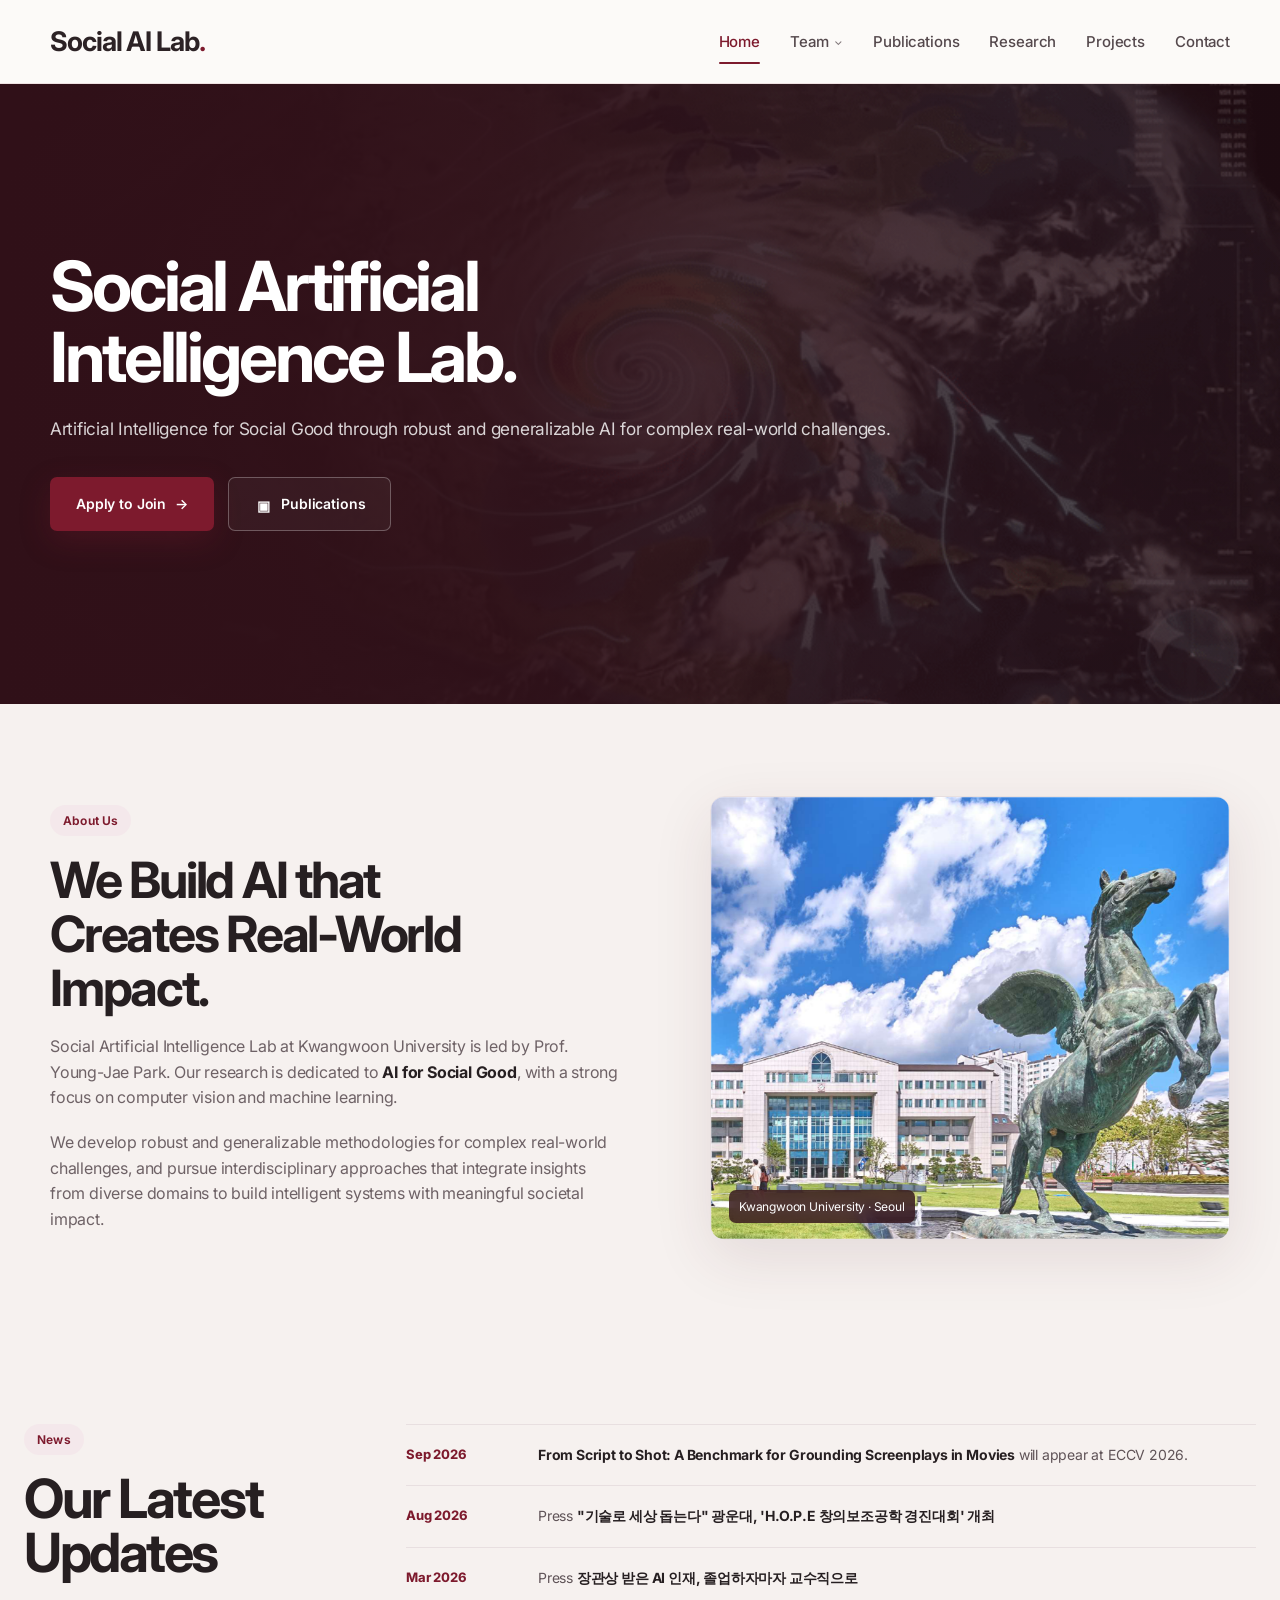
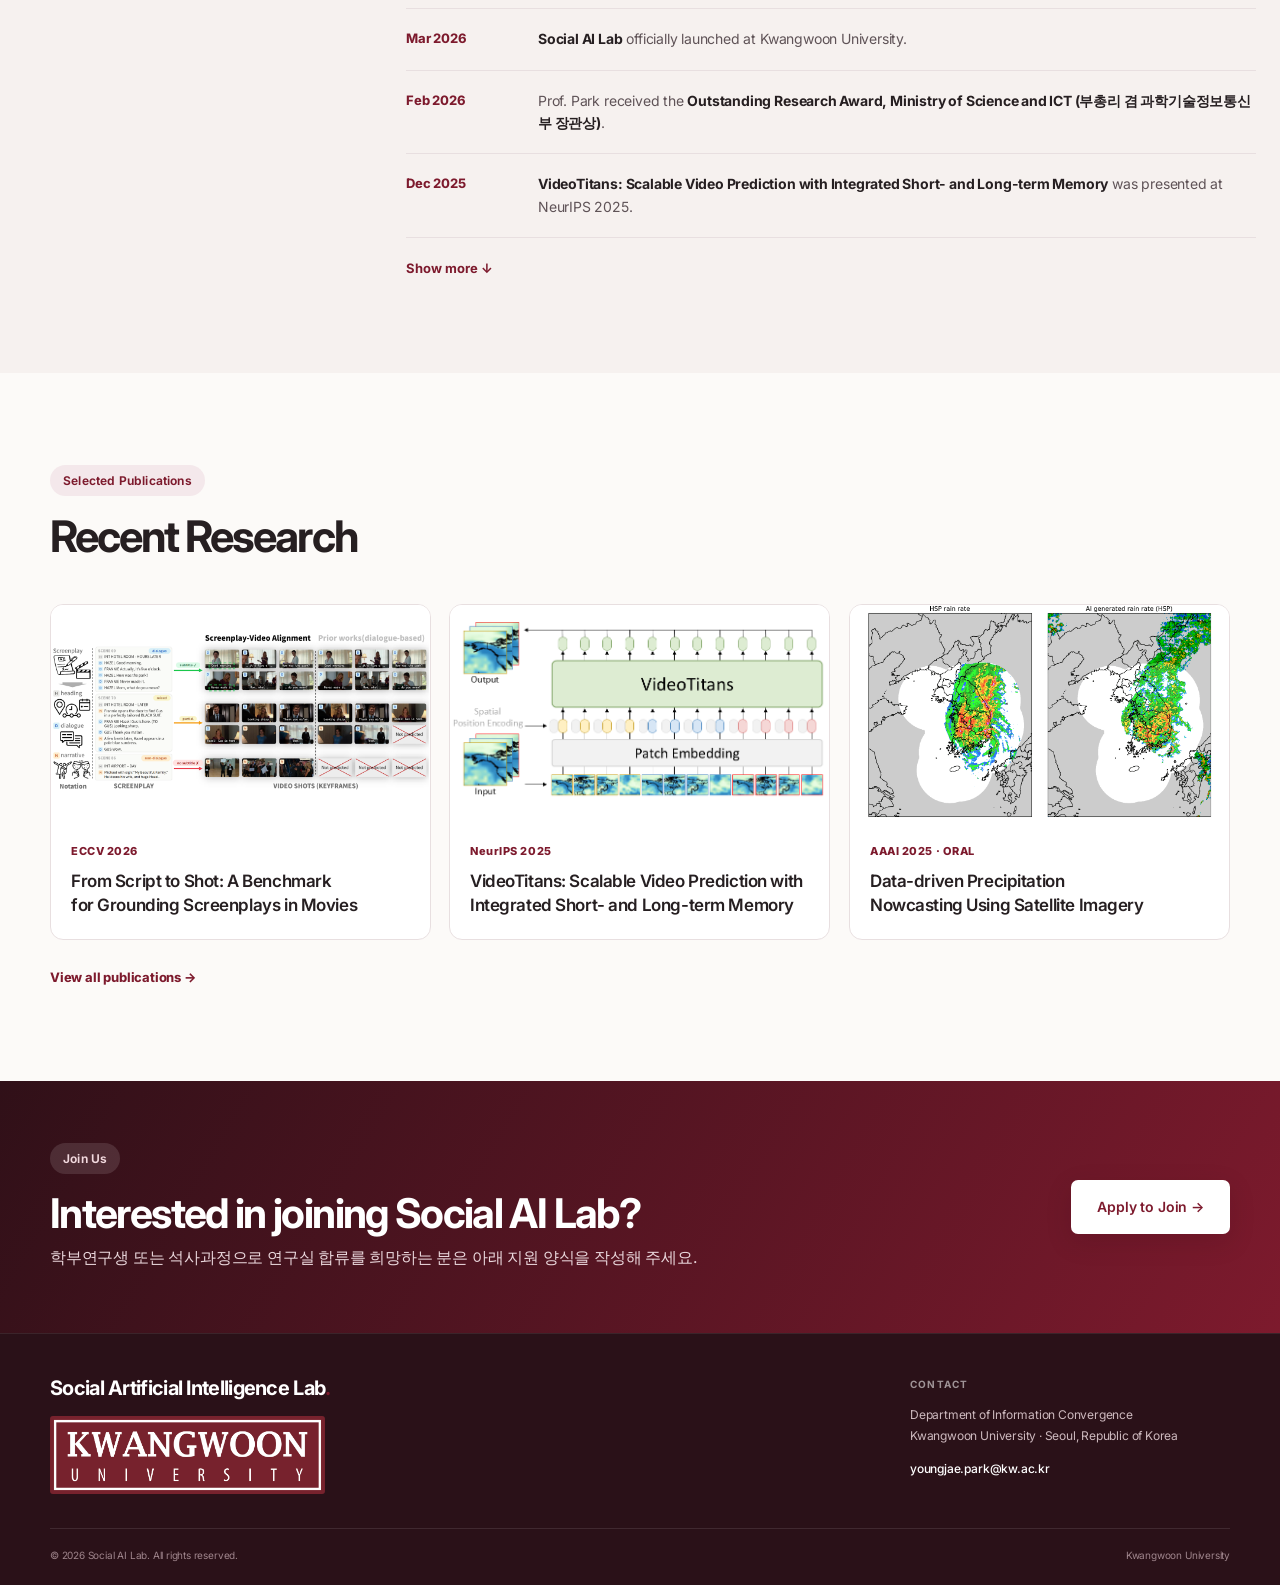
==== index.html @ d4182913 "Update index.html" ====
<!DOCTYPE html>
<html lang="en">
<head>
  <meta charset="UTF-8">
  <meta name="viewport" content="width=device-width, initial-scale=1.0">
  <meta name="description" content="Social Artificial Intelligence Lab at Kwangwoon University.">
  <meta name="theme-color" content="#7D1A2D">
  <script>document.documentElement.classList.add('js');</script>
  <title>Social AI Lab. | Kwangwoon University</title>
  <link rel="preconnect" href="https://fonts.googleapis.com">
  <link rel="preconnect" href="https://fonts.gstatic.com" crossorigin>
  <link href="https://fonts.googleapis.com/css2?family=Inter:wght@400;500;600;700;800&display=swap" rel="stylesheet">
  <link rel="stylesheet" href="assets/css/style.css">
</head><body><header class="site-header"><div class="container navbar">
<a class="brand" href="index.html"><span>Social AI Lab</span><span class="brand-dot">.</span></a>
<button class="menu-toggle" aria-label="Open navigation" aria-expanded="false"><span></span><span></span><span></span></button>
<nav class="nav-links" aria-label="Main navigation">
<div class="nav-item"><a class="nav-link active" href="index.html">Home</a></div>
<div class="nav-item has-dropdown"><a class="nav-link" href="team.html">Team <span class="chev">⌄</span></a><div class="dropdown"><a href="team.html#professor">Professor</a><a href="team.html#members">Members</a><a href="team.html#openings">Open Positions</a></div></div>
<div class="nav-item"><a class="nav-link" href="publications.html">Publications</a></div><div class="nav-item"><a class="nav-link" href="research.html">Research</a></div><div class="nav-item"><a class="nav-link" href="projects.html">Projects</a></div><div class="nav-item"><a class="nav-link" href="contact.html">Contact</a></div>
</nav></div></header>
<main>
<section class="hero">

  <!-- Dynamic Research Background -->
  <div class="hero-research-bg" aria-hidden="true">
    <img
      src="assets/images/index-intro.gif"
      alt=""
      class="hero-research-image">
  </div>

  <div class="container hero-inner reveal">
    <h1>Social Artificial<br>Intelligence Lab.</h1>

    <p class="hero-subtitle" style="max-width:none;">
      Artificial Intelligence for Social Good through robust and generalizable AI for complex real-world challenges.
    </p>

    <div class="hero-actions">
      <a class="btn btn-primary"
         href="https://forms.gle/jD24uBFevf582Hy1A"
         target="_blank"
         rel="noopener noreferrer">
        Apply to Join <span>→</span>
      </a>

      <a class="btn btn-ghost" href="publications.html">
        <span class="icon-box">▣</span>
        Publications
      </a>
    </div>
  </div>

</section>

<section class="section section--alt"><div class="container about-grid">
  <div class="about-copy reveal"><span class="eyebrow">About Us</span><h2 class="section-title">We Build AI that<br>Creates Real-World Impact.</h2>
  <p>Social Artificial Intelligence Lab at Kwangwoon University is led by Prof. Young-Jae Park. Our research is dedicated to <strong>AI for Social Good</strong>, with a strong focus on computer vision and machine learning.</p>
  <p>We develop robust and generalizable methodologies for complex real-world challenges, and pursue interdisciplinary approaches that integrate insights from diverse domains to build intelligent systems with meaningful societal impact.</p>
  </div>
  <div class="media-frame reveal"><img class="about-image" src="assets/images/kwangwoon-campus.png" alt="Kwangwoon University illustration"><div class="media-caption">Kwangwoon University · Seoul</div></div>
</div></section>

<section class="section section--alt">
  <div class="container news-wrap">

    <!-- Section Title -->
    <div class="reveal">
      <span class="eyebrow">News</span>
      <h2 class="section-title">
        Our Latest<br>
        Updates
      </h2>
    </div>

    <!-- News List -->
    <div class="reveal">
      <div class="news-list">

        <!-- 2026 -->
        <div class="news-item">
          <div class="news-date">Sep 2026</div>
          <div class="news-text">
            <a href="https://github.com/jungucho92/script2shot"
              target="_blank"
              rel="noopener noreferrer"
              style="color:inherit; text-decoration:none;">
              <strong>From Script to Shot: A Benchmark for Grounding Screenplays in Movies</strong>
            </a> will appear at ECCV 2026.
          </div>
        </div>

        <div class="news-item">
          <div class="news-date">Aug 2026</div>
          <div class="news-text">
            <span class="news-tag">Press</span>
            <a href="https://www.mt.co.kr/policy/2026/08/05/2026080511155482020"
              target="_blank"
              rel="noopener noreferrer"
              style="color:inherit; text-decoration:none;">
              <strong>"기술로 세상 돕는다" 광운대, 'H.O.P.E 창의보조공학 경진대회' 개최</strong>
            </a>
          </div>
        </div>

        <div class="news-item">
          <div class="news-date">Mar 2026</div>
          <div class="news-text">
            <span class="news-tag">Press</span>
            <a href="https://zdnet.co.kr/view/?no=20260222113817"
              target="_blank"
              rel="noopener noreferrer"
              style="color:inherit; text-decoration:none;">
              <strong>장관상 받은 AI 인재, 졸업하자마자 교수직으로</strong>
            </a>
          </div>
        </div>

        <div class="news-item">
          <div class="news-date">Mar 2026</div>
          <div class="news-text">
            <strong>Social AI Lab</strong> officially launched at
            Kwangwoon University.
          </div>
        </div>

        <div class="news-item">
          <div class="news-date">Feb 2026</div>
          <div class="news-text">
            Prof. Park received the
            <strong>Outstanding Research Award, Ministry of Science and ICT (부총리 겸 과학기술정보통신부 장관상)</strong>.
          </div>
        </div>

        <!-- 2025 -->
        <div class="news-item">
          <div class="news-date">Dec 2025</div>
          <div class="news-text">
            <a href="https://openreview.net/forum?id=86enCXORIV"
              target="_blank"
              rel="noopener noreferrer"
              style="color:inherit; text-decoration:none;">
              <strong>VideoTitans: Scalable Video Prediction with Integrated Short- and Long-term Memory</strong>
            </a> was presented at NeurIPS 2025.
          </div>
        </div>

        <div class="news-item is-hidden">
          <div class="news-date">Nov 2025</div>
          <div class="news-text">
            Our computational literature review work appeared in
            <strong>Information Processing &amp; Management</strong>.
          </div>
        </div>

        <div class="news-item is-hidden">
          <div class="news-date">Feb 2025</div>
          <div class="news-text">
            Our satellite precipitation nowcasting work was presented as an
            <strong>AAAI 2025 Oral</strong>.
          </div>
        </div>

        <!-- 2024 -->
        <div class="news-item is-hidden">
          <div class="news-date">Nov 2024</div>
          <div class="news-text">
            <strong>What Makes Deviant Places?</strong> appeared in IEEE TPAMI.
          </div>
        </div>

        <div class="news-item is-hidden">
          <div class="news-date">Jun 2024</div>
          <div class="news-text">
            <strong>SingularTrajectory</strong> was presented at CVPR 2024.
          </div>
        </div>

        <div class="news-item is-hidden">
          <div class="news-date">May 2024</div>
          <div class="news-text">
            <span class="news-tag">Press</span>
            <a href="https://digitalchosun.dizzo.com/site/data/html_dir/2024/05/09/2024050980075.html"
              target="_blank"
              rel="noopener noreferrer"
              style="color:inherit; text-decoration:none;">
              <strong>에스아이에이, AI 기반 태풍 경로 예측 모델 개발… ICLR 상위 5% 선정</strong>
            </a>
          </div>
        </div>

        <!-- 2021 -->
        <div class="news-item is-hidden">
          <div class="news-date">Dec 2021</div>
          <div class="news-text">
            <span class="news-tag">Press</span>
            <a href="https://www.etnews.com/20211213000023"
              target="_blank"
              rel="noopener noreferrer"
              style="color:inherit; text-decoration:none;">
              <strong>GIST, AI 기반 범죄 일탈 행위 예측 알고리즘 개발…치안 정책 수립 기여</strong>
            </a>
          </div>
        </div>

      </div>

      <button class="show-more" data-news-more>
        Show more ↓
      </button>
    </div>

  </div>
</section>

<section class="section"><div class="container"><div class="section-head reveal"><span class="eyebrow">Selected Publications</span><h2 class="section-title section-title--sm">Recent Research</h2></div>
<div class="selected-pubs">
<a class="selected-pub reveal" href="https://github.com/jungucho92/script2shot" target="_blank" rel="noopener noreferrer"><img src="assets/images/publications_2026_ECCV.png" alt="ECCV 2026"><div><span>ECCV 2026</span><h3>From Script to Shot: A Benchmark for Grounding Screenplays in Movies</h3></div></a>
<a class="selected-pub reveal" href="https://openreview.net/forum?id=86enCXORIV" target="_blank" rel="noopener noreferrer"><img src="assets/images/publications_2025_NeurIPS.png" alt="NeurIPS 2025"><div><span style="text-transform: none;">NeurIPS 2025</span><h3>VideoTitans: Scalable Video Prediction with Integrated Short- and Long-term Memory</h3></div></a>
<a class="selected-pub reveal"
   href="https://ojs.aaai.org/index.php/AAAI/article/view/35049"
   target="_blank"
   rel="noopener noreferrer">

  <img
    src="assets/images/publications_2025_AAAI.gif"
    alt="AAAI 2025">

  <div>
    <span>AAAI 2025 · Oral</span>
    <h3>Data-driven Precipitation Nowcasting Using Satellite Imagery</h3>
  </div>

</a></div><div class="more-row reveal"><a class="text-link" href="publications.html">View all publications →</a></div></div></section>

<section class="join-strip" id="home-join">
  <div class="container join-strip-inner reveal">
    <div>
      <span class="eyebrow eyebrow--dark">Join Us</span>
      <h2>Interested in joining Social AI Lab?</h2>
      <p>학부연구생 또는 석사과정으로 연구실 합류를 희망하는 분은 아래 지원 양식을 작성해 주세요.</p>
    </div>

    <a class="btn btn-light"
       href="https://forms.gle/jD24uBFevf582Hy1A"
       target="_blank"
       rel="noopener noreferrer">
      Apply to Join →
    </a>
  </div>
</section>
</main>

<footer class="site-footer">
  <div class="container">

    <div class="footer-grid">

      <div class="footer-identity">
        <div class="footer-brand">
          Social Artificial Intelligence Lab<span class="brand-dot">.</span>
        </div>

        <img
          class="kw-mark"
          src="assets/images/kwangwoon-communicationmark.png"
          alt="Kwangwoon University">
      </div>

      <div class="footer-contact-block">
        <div class="footer-contact-label">CONTACT</div>

        <div class="footer-contact">
          Department of Information Convergence<br>
          Kwangwoon University · Seoul, Republic of Korea

          <div class="footer-email">
            <a href="mailto:youngjae.park@kw.ac.kr">
              youngjae.park@kw.ac.kr
            </a>
          </div>
        </div>
      </div>

    </div>

    <div class="footer-bottom">
      <span>© 2026 Social AI Lab. All rights reserved.</span>
      <span>Kwangwoon University</span>
    </div>

  </div>
</footer>

<button class="scroll-top" aria-label="Scroll to top">↑</button>

<script src="assets/js/main.js"></script>

</body>
</html>
---- assets/css/style.css ----
:root {
  --kw: #7D1A2D;
  --kw-dark: #55101F;
  --kw-deep: #301018;
  --kw-mid: #9A3548;
  --kw-soft: #F4E8EB;
  --bg: #FCFAF8;
  --bg-2: #F6F1EF;
  --bg-3: #EFE7E5;
  --surface: #FFFFFF;
  --text: #261F21;
  --muted: #6E6266;
  --muted-2: #93878A;
  --line: #E8DFE0;
  --line-strong: #D8CACC;
  --shadow: 0 18px 60px rgba(78, 35, 45, .11);
  --radius: 14px;
  --radius-sm: 9px;
  --container: 1180px;
  --header-h: 84px;
}
* { box-sizing: border-box; }
html { scroll-behavior: smooth; }
body {
  margin: 0;
  background: var(--bg);
  color: var(--text);

  font-family:
    -apple-system,
    BlinkMacSystemFont,
    "SF Pro Text",
    "Apple SD Gothic Neo",
    "Pretendard",
    "Inter",
    "Noto Sans KR",
    Arial,
    sans-serif;

  line-height: 1.6;
  letter-spacing: -0.012em;

  -webkit-font-smoothing: antialiased;
  -moz-osx-font-smoothing: grayscale;
  text-rendering: optimizeLegibility;
}
body.menu-open { overflow: hidden; }
img, svg, video { max-width: 100%; display: block; }
a { color: inherit; text-decoration: none; }
button, input, textarea { font: inherit; }
strong { font-weight: 700; }
p { letter-spacing: -0.012em; }
h1, h2, h3 { text-wrap: balance; }
.container { width: min(var(--container), calc(100% - 48px)); margin: 0 auto; }
.section { padding: 92px 0; }
.section--tight { padding: 68px 0; }
.section--alt { background: var(--bg-2); }

/* Header */
.site-header { height: var(--header-h); background: rgba(252,250,248,.94); border-bottom: 1px solid rgba(125,26,45,.10); position: sticky; top: 0; z-index: 1000; backdrop-filter: blur(14px); }
.navbar { height: 100%; display: flex; align-items: center; justify-content: space-between; gap: 30px; }
.brand {
  font-size: 27px;
  font-weight: 700;
  letter-spacing: -.04em;
  white-space: nowrap;
  color: #2c2225;
}
.brand-dot { color: var(--kw); }
.nav-links { display: flex; align-items: center; gap: 30px; }
.nav-item { position: relative; }
.nav-link {
  display: flex;
  align-items: center;
  gap: 6px;
  height: var(--header-h);
  font-size: 15px;
  font-weight: 500;
  letter-spacing: -.01em;
  color: #55494d;
  transition: color .2s ease;
}
.nav-link:hover, .nav-link.active { color: var(--kw); }
.nav-link.active::after { content: ""; position: absolute; left: 0; right: 0; bottom: 20px; height: 2px; background: var(--kw); border-radius: 2px; }
.chev { font-size: 11px; opacity: .75; transition: transform .2s ease; }
.nav-item:hover .chev { transform: rotate(180deg); }
.dropdown { position: absolute; top: calc(100% - 14px); right: -28px; width: 180px; padding: 8px; border: 1px solid var(--line); border-radius: 10px; background: #fff; box-shadow: var(--shadow); opacity: 0; visibility: hidden; transform: translateY(8px); transition: .18s ease; }
.nav-item:hover .dropdown { opacity: 1; visibility: visible; transform: translateY(0); }
.dropdown a { display: block; padding: 10px 12px; border-radius: 7px; color: var(--muted); font-size: 14px; }
.dropdown a:hover { color: var(--kw); background: var(--kw-soft); }
.menu-toggle { display: none; width: 42px; height: 42px; border: 1px solid var(--line); background: #fff; border-radius: 9px; color: var(--text); cursor: pointer; }
.menu-toggle span { display: block; width: 19px; height: 2px; background: var(--text); margin: 4px auto; }

/* Hero */
/* Hero */
.hero {
  min-height: 620px;
  position: relative;

  display: flex;
  align-items: center;

  overflow: hidden;

  /* 기본 배경 */
  background: var(--kw-deep);
}


/* ---------------------------------
   Dynamic research background
---------------------------------- */

.hero-research-image {
  position: absolute;
  inset: 0;

  width: 100%;
  height: 100%;

  object-fit: cover;

  /* 인물이 약간 오른쪽에 오도록 */
  object-position: 65% center;

  opacity: .58;

  /* 영상 자체의 푸른색을 조금 억제 */
  filter:
    saturate(.60)
    brightness(.72)
    contrast(1.05);

  animation: none;
}





/* 버건디 오버레이 */
.hero-research-bg {
  position: absolute;
  inset: 0;
  z-index: 0;

  overflow: hidden;
  background: var(--kw-deep);
}

.hero-research-bg::after {
  content: "";

  position: absolute;
  inset: 0;

  z-index: 2;
  pointer-events: none;

  background:
    linear-gradient(
      90deg,
      rgba(48,16,24,1.00) 0%,
      rgba(48,16,24,.98) 22%,
      rgba(48,16,24,.88) 40%,
      rgba(48,16,24,.62) 60%,
      rgba(48,16,24,.40) 78%,
      rgba(48,16,24,.30) 100%
    );
}

/* Hero text는 항상 이미지 위 */
.hero-inner {
  position: relative;
  z-index: 5;

  padding: 84px 0 90px;

  color: #fff;
}
.hero-inner { position: relative; z-index: 2; padding: 84px 0 90px; color: #fff; }
.pill { display: inline-flex; align-items: center; gap: 8px; margin-bottom: 24px; padding: 7px 13px; border-radius: 99px; border: 1px solid rgba(255,224,230,.24); color: #f0c6cf; background: rgba(166,59,80,.14); font-size: 13px; font-weight: 700; }
.hero h1 {
  max-width: 820px;
  margin: 0;

  font-family:
    -apple-system,
    BlinkMacSystemFont,
    "SF Pro Display",
    "Apple SD Gothic Neo",
    "Pretendard",
    "Inter",
    sans-serif;

  font-size: clamp(48px, 5.4vw, 74px);
  line-height: 1.02;
  letter-spacing: -.045em;
  font-weight: 700;
}
.hero-subtitle {
  margin-top: 24px;
  max-width: none;

  font-size: clamp(16px, 1.35vw, 20px);
  line-height: 1.55;
  font-weight: 400;
  letter-spacing: -.015em;

  color: rgba(255, 255, 255, .82);
}
.hero-actions { display: flex; gap: 14px; margin-top: 34px; flex-wrap: wrap; }
.btn {
  display: inline-flex;
  align-items: center;
  justify-content: center;
  gap: 9px;
  min-height: 54px;
  padding: 0 25px;
  border-radius: 7px;
  border: 1px solid transparent;
  font-size: 14px;
  font-weight: 600;
  letter-spacing: -.01em;
  transition: transform .18s ease, background .18s ease, border-color .18s ease;
}
.btn:hover { transform: translateY(-2px); }
.btn-primary { background: var(--kw); color: #fff; box-shadow: 0 10px 30px rgba(125,26,45,.28); }
.btn-primary:hover { background: #92233a; }
.btn-ghost { color: #fff; background: rgba(255,255,255,.04); border-color: rgba(255,255,255,.28); }
.btn-ghost:hover { background: rgba(255,255,255,.09); border-color: rgba(255,255,255,.42); }
.btn-light { background: #fff; color: var(--kw); box-shadow: 0 8px 26px rgba(44,9,17,.15); }
.icon-box { width: 18px; height: 18px; display: inline-grid; place-items: center; }

/* Section headings */
.eyebrow {
  display: inline-flex;
  align-items: center;
  padding: 6px 13px;
  border-radius: 999px;
  background: var(--kw-soft);
  color: var(--kw);
  font-size: 12px;
  font-weight: 650;
  letter-spacing: .015em;
  margin-bottom: 17px;
}
.eyebrow--dark { background: rgba(255,255,255,.12); color: #f2d9de; }
.section-title {
  margin: 0;

  font-family:
    -apple-system,
    BlinkMacSystemFont,
    "SF Pro Display",
    "Apple SD Gothic Neo",
    "Pretendard",
    "Inter",
    sans-serif;

  font-size: clamp(34px, 4.2vw, 50px);
  line-height: 1.08;
  letter-spacing: -.045em;
  font-weight: 700;
}
.section-title--sm { font-size: clamp(32px,3.4vw,44px); }
.section-lead { color: var(--muted); max-width: 720px; margin: 22px 0 0; font-size: 16px; }
.section-head { margin-bottom: 44px; }
.section-head.center { text-align: center; }
.section-head.center .section-lead { margin-left: auto; margin-right: auto; }

/* About */
.about-grid { display: grid; grid-template-columns: 1.05fr .95fr; gap: 86px; align-items: center; }
.about-copy p { color: var(--muted); margin: 19px 0 0; font-size: 16px; }
.about-copy p strong { color: var(--text); }
.about-facts { display: grid; gap: 10px; margin-top: 27px; }
.about-facts div { display: grid; grid-template-columns: 90px 1fr; gap: 16px; padding-top: 10px; border-top: 1px solid var(--line); font-size: 13px; }
.about-facts strong { color: var(--kw); }
.about-facts span { color: var(--muted); }
.media-frame { position: relative; border-radius: 14px; overflow: hidden; border: 1px solid var(--line); background: #fff; box-shadow: var(--shadow); }
.media-frame::after { content: ""; position: absolute; inset: 0; box-shadow: inset 0 0 0 1px rgba(255,255,255,.25); pointer-events: none; }
.about-image { aspect-ratio: 1.17/1; object-fit: cover; width: 100%; }
.media-caption { position: absolute; left: 18px; bottom: 16px; z-index: 2; padding: 7px 10px; border-radius: 7px; background: rgba(48,16,24,.80); color: #fff; font-size: 12px; backdrop-filter: blur(7px); }

/* Home research cards */
.research-grid { display: grid; grid-template-columns: repeat(4,1fr); gap: 18px; }
.research-card { min-height: 265px; position: relative; overflow: hidden; padding: 26px; border-radius: var(--radius); border: 1px solid var(--line); background: linear-gradient(155deg,#fff,#f8f3f2); box-shadow: 0 8px 30px rgba(83,37,47,.045); transition: transform .22s ease, border-color .22s ease, box-shadow .22s ease; }
.research-card:hover { transform: translateY(-5px); border-color: rgba(125,26,45,.34); box-shadow: var(--shadow); }
.research-card::before { content: ""; position: absolute; width: 180px; height: 180px; border-radius: 50%; right: -76px; top: -75px; background: radial-gradient(circle,rgba(125,26,45,.13),transparent 68%); }
.research-num { color: var(--kw); font-size: 12px; font-weight: 800; letter-spacing: .1em; }
.research-card h3 { margin: 68px 0 11px; font-size: 21px; line-height: 1.24; letter-spacing: -.03em; font-weight: 650; }
.research-card p { color: var(--muted); font-size: 13px; margin: 0; }
.card-arrow { position: absolute; right: 22px; bottom: 20px; width: 34px; height: 34px; display: grid; place-items: center; border-radius: 50%; border: 1px solid var(--line-strong); color: var(--kw); }

/* News */
.news-wrap {
    display: grid;
    grid-template-columns: .55fr 1.45fr;
    gap: 60px;
    align-items: start;

    width: min(1360px, calc(100vw - 48px));
    max-width: none;

    margin-left: 50%;
    transform: translateX(-50%);
}

.news-wrap .section-title {
    font-size: clamp(36px, 4.4vw, 54px);
    line-height: 1.00;
}

/* News 제목의 시작선을 다른 section과 맞춤 */
@media (min-width: 1360px) {
    .news-wrap > .reveal:first-child {
        padding-left: 90px;
    }
}
.news-list { border-top: 1px solid var(--line); }
.news-item { display: grid; grid-template-columns: 112px 1fr; gap: 20px; padding: 19px 0; border-bottom: 1px solid var(--line); }
.news-date { color: var(--kw); font-size: 13px; font-weight: 750; }
.news-text { color: #5f5357; font-size: 14px; }
.news-text strong { color: var(--text); }
.show-more { margin-top: 20px; border: 0; background: transparent; color: var(--kw); font-size: 13px; font-weight: 700; cursor: pointer; padding: 0; }
.news-item.is-hidden { display: none; }

/* Selected publications */
.selected-pubs { display: grid; grid-template-columns: repeat(3,1fr); gap: 18px; }
.selected-pub { border: 1px solid var(--line); background: #fff; border-radius: 13px; overflow: hidden; transition: transform .2s ease, box-shadow .2s ease, border-color .2s ease; }
.selected-pub:hover { transform: translateY(-4px); border-color: rgba(125,26,45,.28); box-shadow: var(--shadow); }
.selected-pub img {
  width: 100%;
  aspect-ratio: 16 / 9;

  object-fit: contain;
  object-position: center;

  background: #fff;
}

.selected-pub div { padding: 19px 20px 21px; }
.selected-pub span { color: var(--kw); font-size: 11px; font-weight: 800; text-transform: uppercase; letter-spacing: .05em; }
.selected-pub h3 { margin: 7px 0 0; font-size: 17px; line-height: 1.4; letter-spacing: -.025em; font-weight: 600; }
.more-row { margin-top: 24px; }
.text-link { color: var(--kw); font-size: 13px; font-weight: 750; }
.text-link:hover { text-decoration: underline; }

/* Join strip */
.join-strip { background: linear-gradient(120deg,var(--kw-deep),var(--kw)); color: #fff; padding: 62px 0; }
.join-strip-inner { display: flex; align-items: center; justify-content: space-between; gap: 36px; }
.join-strip h2 { font-size: clamp(28px,3.2vw,42px); line-height: 1.08; letter-spacing: -.04em; font-weight: 700; margin: 0; }
.join-strip p { margin: 10px 0 0; color: #ead7dc; }

/* Page hero */
.page-hero { padding: 74px 0 67px; background: radial-gradient(circle at 15% 10%,rgba(125,26,45,.10),transparent 33%), linear-gradient(180deg,#faf6f5,#f5efed); border-bottom: 1px solid var(--line); }
.page-kicker { display: block; color: var(--kw); font-size: 12px; font-weight: 800; text-transform: uppercase; letter-spacing: .12em; margin-bottom: 10px; }
.page-hero h1 {
  margin: 0;

  font-family:
    -apple-system,
    BlinkMacSystemFont,
    "SF Pro Display",
    "Apple SD Gothic Neo",
    "Pretendard",
    "Inter",
    sans-serif;

  font-size: clamp(38px, 4.2vw, 52px);
  line-height: 1.06;
  letter-spacing: -.045em;
  font-weight: 700;
}
.page-hero p { color: var(--muted); margin: 10px 0 0; font-size: 15px; }
.page-title-accent {
    color: var(--kw);
}
/* Team */
.team-section-title {
  font-family:
    -apple-system,
    BlinkMacSystemFont,
    "SF Pro Display",
    "Apple SD Gothic Neo",
    "Pretendard",
    "Inter",
    sans-serif;

  font-weight: 700;
  letter-spacing: -.04em;
}
.professor-card { display: grid; grid-template-columns: 260px 1fr; gap: 42px; padding: 32px; border: 1px solid var(--line); border-radius: var(--radius); background: #fff; box-shadow: 0 10px 36px rgba(78,35,45,.05); }
.profile-photo { width: 100%; aspect-ratio: 1/1.1; object-fit: cover; border-radius: 10px; background: var(--kw-soft); }
.person-name { font-size: 28px; margin: 0 0 7px; letter-spacing: -.035em; font-weight: 700; }
.person-ko { color: var(--muted-2); font-size: 16px; font-weight: 600; margin-left: 7px; }
.person-role { color: var(--kw); font-weight: 700; font-size: 14px; }
.person-affil { color: var(--muted); margin: 8px 0 0; }
.person-desc { color: var(--muted); margin: 20px 0 0; }
.profile-grid { margin-top: 20px; display: grid; gap: 10px; }
.profile-grid > div { display: grid; grid-template-columns: 80px 1fr; gap: 15px; padding-top: 10px; border-top: 1px solid var(--line); font-size: 13px; }
.profile-grid span { color: var(--kw); font-weight: 750; }
.profile-grid p { margin: 0; color: var(--muted); }
.profile-grid a { color: var(--text); }
.link-row { display: flex; flex-wrap: wrap; gap: 9px; margin-top: 21px; }
.mini-link { padding: 8px 11px; border: 1px solid var(--line-strong); border-radius: 7px; color: #5c4e52; font-size: 12px; background: #fff; }
.mini-link:hover { border-color: rgba(125,26,45,.42); color: var(--kw); }
.profile-columns { display: grid; grid-template-columns: 1fr 1fr; gap: 22px; }
.info-panel { background: #fff; border: 1px solid var(--line); border-radius: var(--radius); padding: 28px; }
.clean-list { list-style: none; padding: 0; margin: 0; display: grid; gap: 13px; color: var(--muted); font-size: 14px; }
.clean-list li { padding-bottom: 13px; border-bottom: 1px solid var(--line); }
.clean-list li:last-child { border-bottom: 0; padding-bottom: 0; }
.clean-list strong { color: var(--kw); margin-right: 8px; }
.empty-members { display: grid; grid-template-columns: 94px 1fr; gap: 28px; align-items: center; border: 1px dashed #cfb9bd; border-radius: 14px; background: #fff; padding: 30px; }
.empty-mark { width: 94px; height: 94px; border-radius: 50%; display: grid; place-items: center; background: var(--kw-soft); color: var(--kw); font-size: 34px; font-weight: 800; }
.empty-members h3 { margin: 0 0 7px; }
.empty-members p { margin: 0; color: var(--muted); }


/* Members */
.member-card {
  display: grid;
  grid-template-columns: 150px minmax(0, 1fr);
  gap: 30px;
  align-items: center;
  max-width: 720px;
  padding: 24px;
  margin-top: 24px;
  border: 1px solid var(--line);
  border-radius: var(--radius);
  background: #fff;
  box-shadow: 0 10px 36px rgba(78,35,45,.05);
}

.member-photo {
  width: 150px;
  aspect-ratio: 3 / 4;
  object-fit: cover;
  object-position: center top;
  border-radius: 10px;
  background: var(--kw-soft);
}

.member-info {
  min-width: 0;
}

.member-info .person-name {
  margin-bottom: 18px;
}

.member-research {
  display: flex;
  align-items: baseline;
  gap: 18px;
  padding-top: 12px;
  border-top: 1px solid var(--line);
  white-space: nowrap;
}

.member-research span {
  flex: 0 0 auto;
  color: var(--kw);
  font-size: 13px;
  font-weight: 700;
}

.member-research p {
  margin: 0;
  color: var(--muted);
  font-size: 14px;
  white-space: nowrap;
}
.member-research.member-email {
  border-top: none;
}
/* Publications */
.pub-toolbar { display: flex; align-items: center; justify-content: space-between; gap: 20px; margin-bottom: 28px; }
.filters { display: flex; gap: 8px; flex-wrap: wrap; }
.filter-btn { border: 1px solid var(--line-strong); background: #fff; color: var(--muted); padding: 9px 14px; border-radius: 8px; cursor: pointer; font-size: 13px; font-weight: 650; }
.filter-btn:hover, .filter-btn.active { background: var(--kw); color: #fff; border-color: var(--kw); }
.pub-list { display: grid; gap: 22px; }
.pub-card { display: grid; grid-template-columns: 285px 1fr; gap: 28px; padding: 20px; border-radius: 13px; border: 1px solid var(--line); background: #fff; transition: border-color .2s ease, transform .2s ease, box-shadow .2s ease; }
.pub-card:hover { border-color: rgba(125,26,45,.28); transform: translateY(-2px); box-shadow: 0 12px 32px rgba(78,35,45,.07); }
.pub-thumb {
    position: relative;
    overflow: hidden;
    border-radius: 9px;
    background: #fff;
}

.pub-thumb img {
    display: block;

    width: 100%;
    height: auto;

    /* 이미지 자체를 정확히 800:441 비율로 유지 */
    aspect-ratio: 800 / 441;

    object-fit: contain;
    object-position: center;

    margin: 0;
    transform: none;
}

/* Oral / Spotlight / Highlight 위치는 이미지와 독립적으로 고정 */
.pub-badges {
    position: absolute;
    left: 10px;
    top: 10px;

    display: flex;
    gap: 6px;

    z-index: 10;
}

.pub-badge {
    padding: 5px 8px;
    border-radius: 6px;

    background: rgba(48,16,24,.84);
    border: 1px solid rgba(255,255,255,.15);

    color: #f6e7ea;
    font-size: 10px;
    font-weight: 800;
    text-transform: uppercase;
    letter-spacing: .04em;

    white-space: nowrap;
}

.pub-badge.highlight {
    color: #fff;
    background: var(--kw);
    border-color: rgba(255,255,255,.18);
}
.pub-meta { color: var(--kw); font-size: 12px; font-weight: 780; text-transform: none; letter-spacing: .04em; }
.pub-card h2 { margin: 7px 0 8px; font-size: 21px; line-height: 1.35; letter-spacing: -.03em; font-weight: 650; }
.pub-authors { color: #51474a; font-size: 13px; margin: 0 0 8px; }
.pub-venue { color: var(--muted); font-size: 13px; margin: 0; }
.pub-note { color: var(--kw); font-size: 12px; margin: 8px 0 0; font-weight: 650; }
.pub-links { display: flex; gap: 8px; flex-wrap: wrap; margin-top: 15px; }
.pub-link { padding: 6px 9px; border-radius: 6px; border: 1px solid var(--line-strong); font-size: 11px; color: #5b4f53; background: #fff; }
.pub-link:hover { color: var(--kw); border-color: rgba(125,26,45,.42); }

/* Research page */
.research-intro { color: var(--muted); max-width: 900px; margin: 0 0 44px; font-size: 17px; }
.research-row { display: grid; grid-template-columns: 1.08fr .92fr; gap: 52px; align-items: center; padding: 52px 0; border-top: 1px solid var(--line); }
.research-row:nth-child(even) .research-visual { order: 2; }
.research-visual {
  min-height: 280px;
  border-radius: 12px;
  overflow: hidden;
  border: 1px solid var(--line);
  background: #fff;
  box-shadow: 0 8px 26px rgba(78,35,45,.05);
}

.research-visual img {
  width: 100%;
  height: 100%;
  min-height: 280px;
  object-fit: cover;
}
/* Spatiotemporal slideshow */
.research-slideshow {
  position: relative;
}


/* 모든 GIF를 동일한 프레임 안에 배치 */
.research-slide {
  position: absolute;
  inset: 0;

  width: 100%;
  height: 100%;

  object-fit: contain;
  object-position: center;

  background: #fff;

  opacity: 0;

  animation: researchSlideFade 16s infinite ease-in-out;
}


/* 4초 간격으로 순차 재생 */
.research-slide:nth-child(1) {
  animation-delay: 0s;
}

.research-slide:nth-child(2) {
  animation-delay: 4s;
}

.research-slide:nth-child(3) {
  animation-delay: 8s;
}

.research-slide:nth-child(4) {
  animation-delay: 12s;
}


/* Cross fade */
@keyframes researchSlideFade {

  0% {
    opacity: 0;
  }

  4% {
    opacity: 1;
  }

  21% {
    opacity: 1;
  }

  25% {
    opacity: 0;
  }

  100% {
    opacity: 0;
  }
}

.research-info h2 { margin: 0 0 13px; font-size: 29px; line-height: 1.12; letter-spacing: -.04em; font-weight: 700; }
.research-info > p { color: var(--muted); }
.research-info ul { margin: 13px 0 0; padding-left: 19px; color: #544a4d; }
.research-info li { margin: 5px 0; }

/* Contact */
.contact-grid { display: grid; grid-template-columns: .82fr 1.18fr; gap: 28px; align-items: stretch; }
.contact-card { padding: 32px; border-radius: var(--radius); background: #fff; border: 1px solid var(--line); box-shadow: 0 8px 30px rgba(78,35,45,.05); }
.contact-seal { width: 68px; height: 68px; object-fit: contain; margin-bottom: 18px; }
.contact-card h2 { margin: 0 0 26px; font-size: 25px; letter-spacing: -.03em; font-weight: 700; }
.contact-line { padding: 15px 0; border-top: 1px solid var(--line); }
.contact-line:first-of-type { border-top: 0; padding-top: 0; }
.contact-label { font-size: 11px; color: var(--kw); text-transform: uppercase; font-weight: 800; letter-spacing: .08em; }
.contact-value { margin-top: 5px; color: #4c4245; }
.contact-value a { color: var(--kw); }
.map-wrap { min-height: 480px; border-radius: var(--radius); overflow: hidden; border: 1px solid var(--line); background: #fff; }
.map-wrap iframe { width: 100%; height: 100%; min-height: 480px; border: 0; filter: saturate(.80) contrast(1.02); }
.join-box h3 {
    margin: 0 0 9px;
}

.join-box p {
    margin: 0;
    color: #5e4f54;
}

.join-box a {
    color: var(--kw);
}

/* Apply to Join 버튼 */
.join-box .btn-primary {
    color: #fff;
}

.join-box .btn-primary:hover {
    color: #fff;
}

.join-en {
    margin-top: 10px !important;
    font-size: 13px;
    color: var(--muted) !important;
}
/* Footer */
.site-footer {
  background: #2a1118;
  border-top: 1px solid rgba(255,255,255,.08);
  padding: 42px 0 22px;
  color: #fff;
}

.footer-grid {
  display: grid;
  grid-template-columns: 1fr auto;
  gap: 80px;
  align-items: start;
}

/* Left */
.footer-brand {
  font-size: 20px;
  font-weight: 700;
  line-height: 1.2;
  letter-spacing: -.035em;
}

.kw-mark {
  width: 275px;
  height: auto;
  margin-top: 16px;
  border-radius: 3px;
}

/* Right */
.footer-contact-block {
  min-width: 320px;
}

.footer-contact-label {
  margin-bottom: 12px;

  color: rgba(255,255,255,.55);
  font-size: 10px;
  font-weight: 700;
  letter-spacing: .12em;
}

.footer-contact {
  color: #cdb9be;
  font-size: 12px;
  line-height: 1.75;
}

.footer-email {
  margin-top: 12px;
}

.footer-email a {
  color: #fff;
  font-weight: 500;
}

.footer-email a:hover {
  color: #f0cbd3;
}

/* Bottom */
.footer-bottom {
  margin-top: 34px;
  padding-top: 18px;

  border-top: 1px solid rgba(255,255,255,.10);

  color: #9f858c;
  font-size: 10px;

  display: flex;
  justify-content: space-between;
  gap: 20px;
}
/* Scroll top + reveal */
.scroll-top { position: fixed; right: 24px; bottom: 24px; width: 42px; height: 42px; border: 1px solid rgba(125,26,45,.22); border-radius: 50%; background: rgba(255,255,255,.92); color: var(--kw); cursor: pointer; display: grid; place-items: center; opacity: 0; pointer-events: none; transform: translateY(8px); transition: .2s ease; z-index: 500; box-shadow: 0 8px 24px rgba(78,35,45,.10); }
.scroll-top.visible { opacity: 1; pointer-events: auto; transform: translateY(0); }
/* Scroll Reveal */
.reveal {
  opacity: 1;
  transform: none;
}

.js .reveal {
  opacity: 0;
  transform: translateY(36px);

  transition:
    opacity .8s cubic-bezier(.22, 1, .36, 1),
    transform .8s cubic-bezier(.22, 1, .36, 1);

  will-change: opacity, transform;
}

.js .reveal.in-view {
  opacity: 1;
  transform: translateY(0);
}

/* @media (prefers-reduced-motion: reduce) { html { scroll-behavior: auto; } .js .reveal { opacity: 1; transform: none; transition: none; } .btn, .research-card, .selected-pub, .pub-card { transition: none; } } */
@media (max-width: 1000px) {
  .research-grid { grid-template-columns: repeat(2,1fr); }
  .footer-grid { grid-template-columns: 1fr 1fr; }
  .about-grid, .news-wrap, .contact-grid, .profile-columns { grid-template-columns: 1fr; }
  .about-grid { gap: 45px; } .news-wrap { gap: 34px; }
  .research-row { grid-template-columns: 1fr; gap: 26px; }
  .research-row:nth-child(even) .research-visual { order: initial; }
  .selected-pubs { grid-template-columns: 1fr 1fr; }
}
@media (max-width: 820px) {
  :root { --header-h: 72px; }
  .container { width: min(var(--container), calc(100% - 34px)); }
  .menu-toggle { display: block; }
  .nav-links { position: fixed; top: var(--header-h); left: 0; right: 0; height: calc(100vh - var(--header-h)); padding: 18px 22px; background: #fcfaf8; display: none; flex-direction: column; align-items: stretch; gap: 0; border-top: 1px solid var(--line); }
  .nav-links.open { display: flex; }
  .nav-link { height: auto; padding: 15px 4px; border-bottom: 1px solid var(--line); }
  .nav-link.active::after { display: none; }
  .dropdown { position: static; width: 100%; opacity: 1; visibility: visible; transform: none; display: none; box-shadow: none; border: 0; padding: 0 0 8px 12px; background: transparent; }
  .nav-item.mobile-open .dropdown { display: block; }
  .nav-item:hover .dropdown { display: none; }
  .nav-item.mobile-open:hover .dropdown { display: block; }
  .hero { min-height: 560px; } .hero-inner { padding: 65px 0 70px; } .section { padding: 72px 0; }
  .professor-card { grid-template-columns: 1fr; } .professor-card .profile-photo { max-width: 280px; }
  .pub-card { grid-template-columns: 1fr; } .pub-thumb { min-height: 210px; }
  .join-strip-inner { align-items: flex-start; flex-direction: column; }
  .pub-toolbar { align-items: flex-start; flex-direction: column; }
}
@media (max-width: 700px) {
  .member-card {
    grid-template-columns: 110px minmax(0, 1fr);
    gap: 20px;
  }

  .member-photo {
    width: 110px;
  }

  .member-research {
    white-space: normal;
    flex-direction: column;
    gap: 3px;
  }

  .member-research p {
    white-space: normal;
  }
}

@media (max-width: 560px) {
  .research-grid, .footer-grid, .selected-pubs { grid-template-columns: 1fr; }
  .hero h1 { font-size: 44px; }
  .hero-actions { flex-direction: column; align-items: stretch; }
  .btn { width: 100%; }
  .news-item { grid-template-columns: 1fr; gap: 4px; }
  .professor-card { padding: 20px; }
  .pub-card { padding: 14px; }
  .footer-bottom { flex-direction: column; }
  .about-facts div, .profile-grid > div { grid-template-columns: 1fr; gap: 3px; }
  .empty-members { grid-template-columns: 1fr; }
}
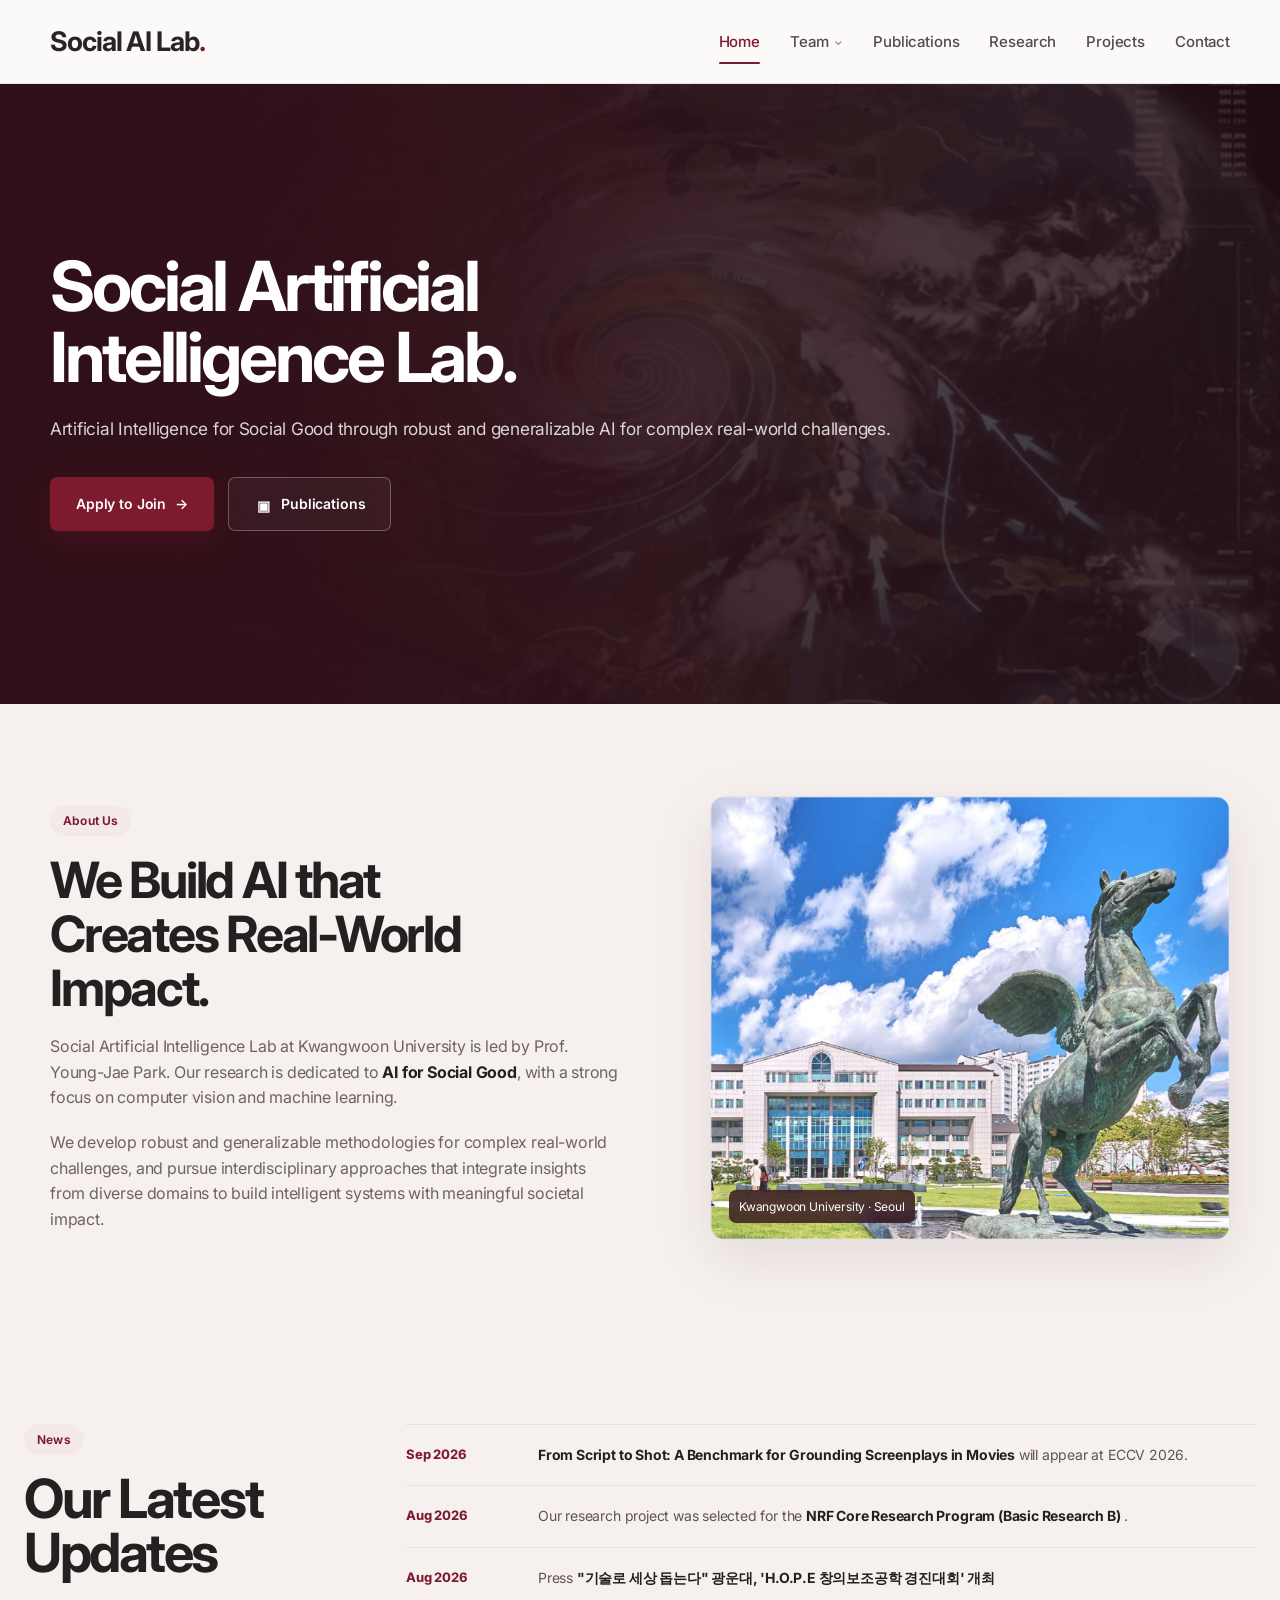
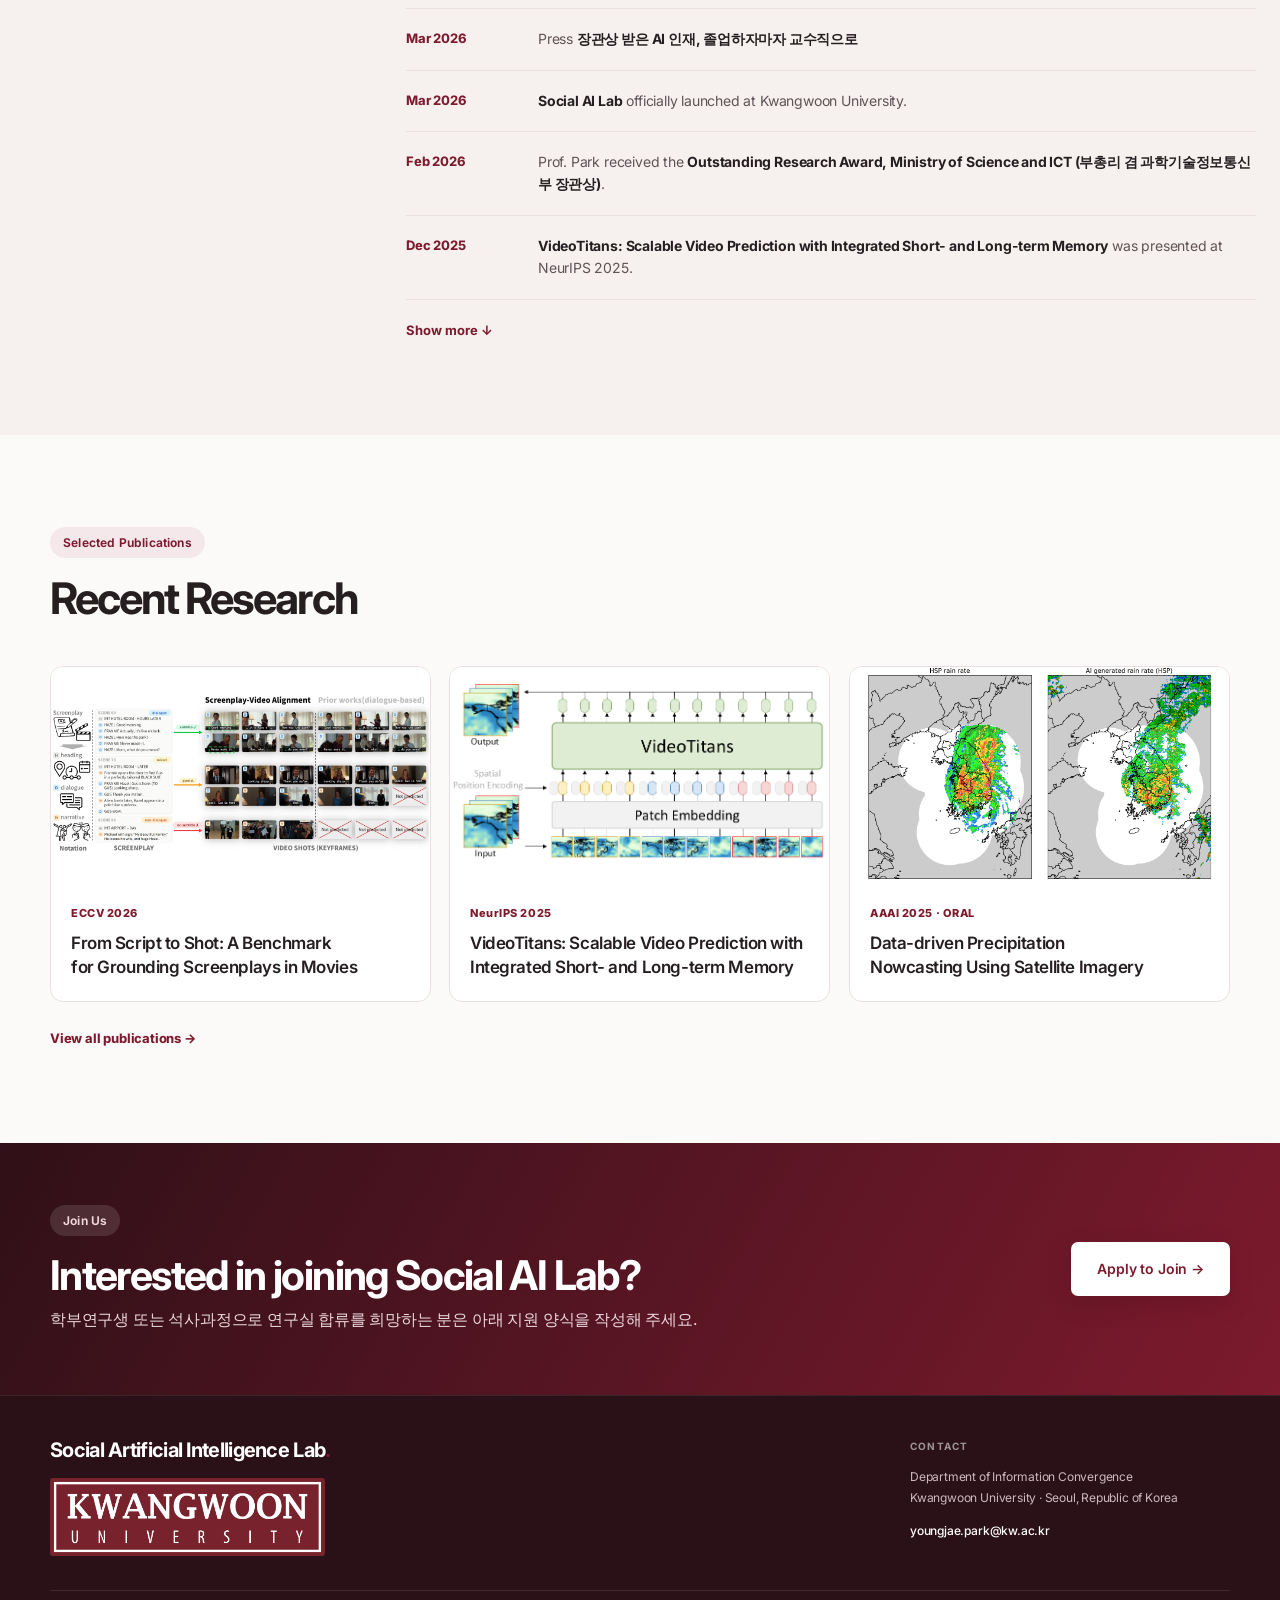
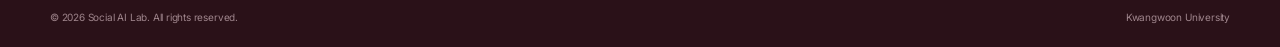
==== commit cb8aaadb: "Update index.html" ====
--- a/index.html
+++ b/index.html
@@ -94,6 +94,19 @@
         <div class="news-item">
           <div class="news-date">Aug 2026</div>
           <div class="news-text">
+            Our research project was selected for the
+            <a href="https://www.nrf.re.kr/biz/notice/view?ac=view&searchType=&searchText=&pageNum=1&postNo=268769&menuNo=362&bizNo=390&searchBizNo=0&bizNotGubn=guide&bizCompleteNm=%EC%A0%91%EC%88%98%EB%A7%88%EA%B0%90&orderType=REG_DTTM&orderTypeBiz=BIZ_DYSC_END_DATE_ORDER&orderTypeAt=DESC&orderTypeBizAt=DESC&myBizCheckYn=&bizChgMbrNo=&myDeptBizCheckYn=&bizChgMbrPostNm=&bizSelectSearchRegDttm=&regStartDttm=&regEndDttm=&searchRegChoiceDttm=M&bizSearchRegDttmAllYn=N&searchRegYearDttm=2026&searchRegStartMonthDttm=04&searchRegEndMonthDttm=04&searchSplitBizNo=&keyword=%ED%95%B5%EC%8B%AC&resultKeyword="
+               target="_blank"
+               rel="noopener noreferrer"
+               style="color:inherit; text-decoration:none;">
+              <strong>NRF Core Research Program (Basic Research B)</strong>
+            </a>.
+          </div>
+        </div>
+        
+        <div class="news-item">
+          <div class="news-date">Aug 2026</div>
+          <div class="news-text">
             <span class="news-tag">Press</span>
             <a href="https://www.mt.co.kr/policy/2026/08/05/2026080511155482020"
               target="_blank"
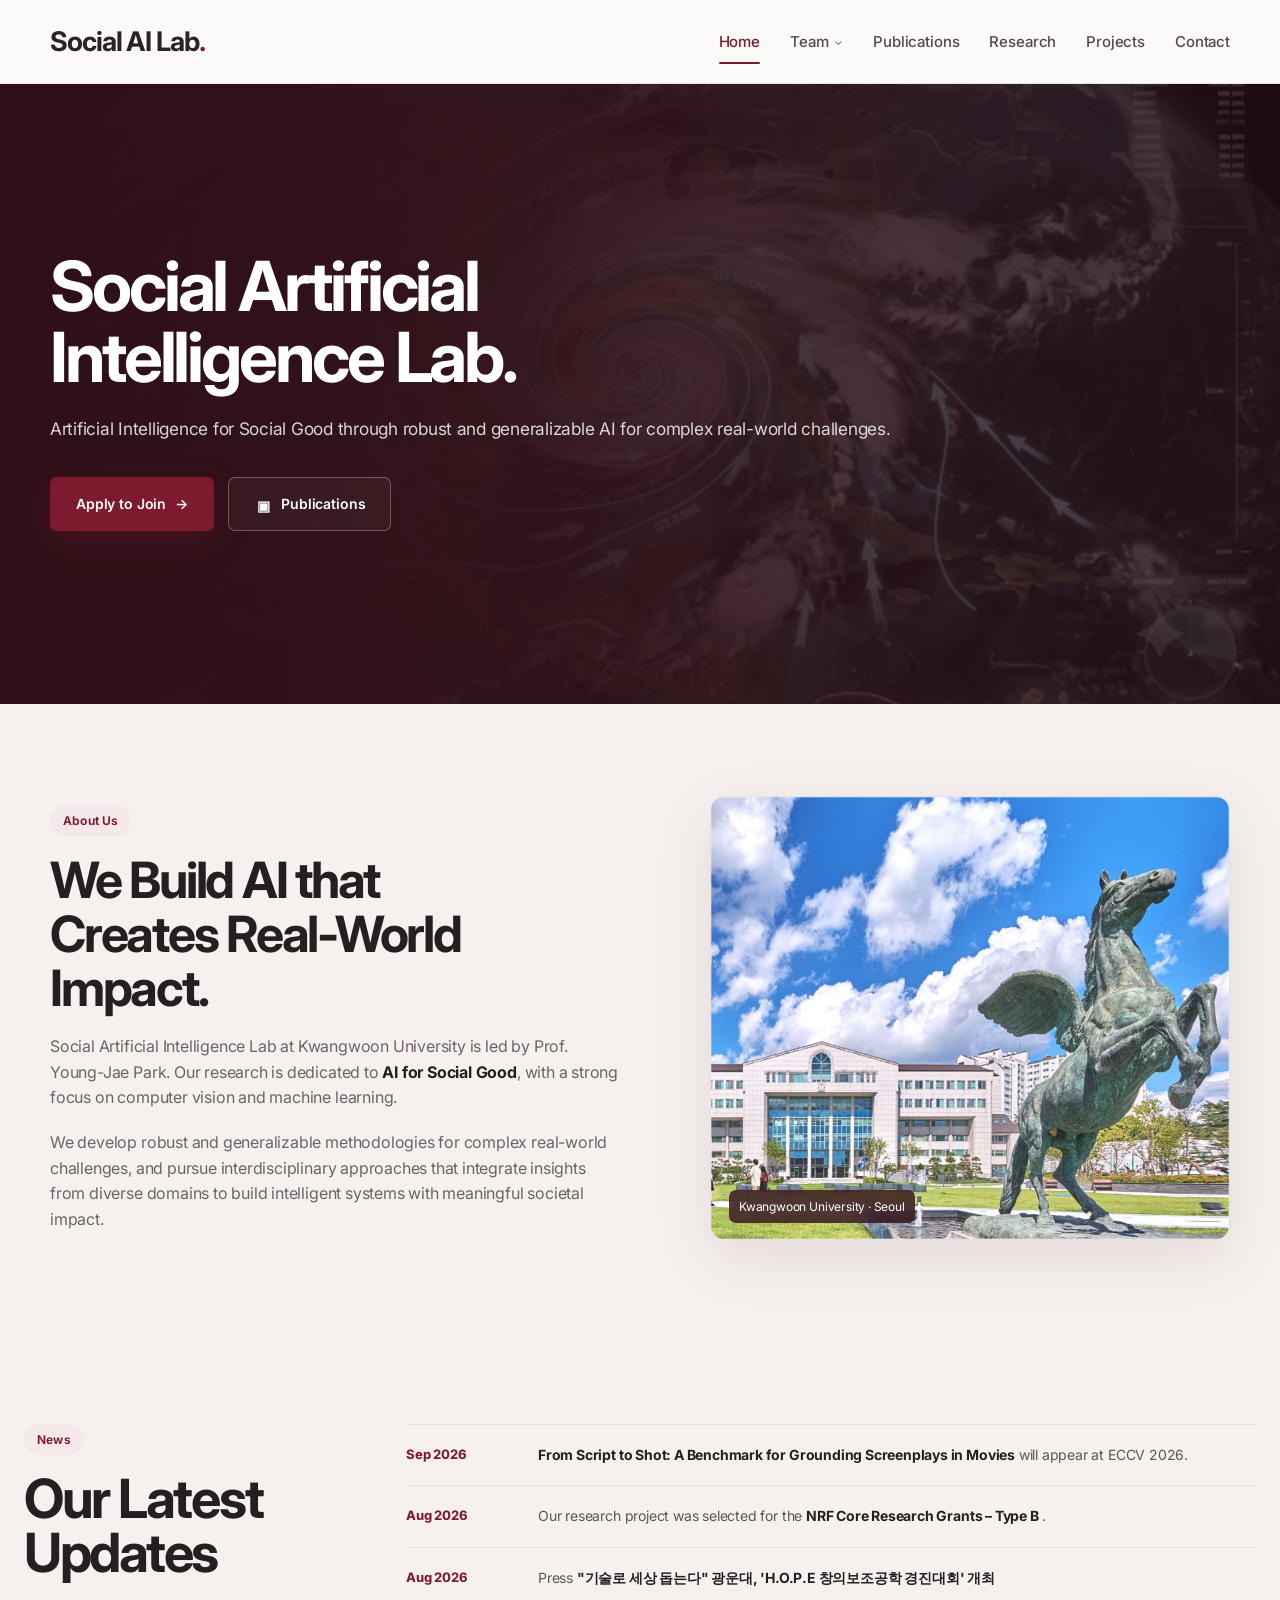
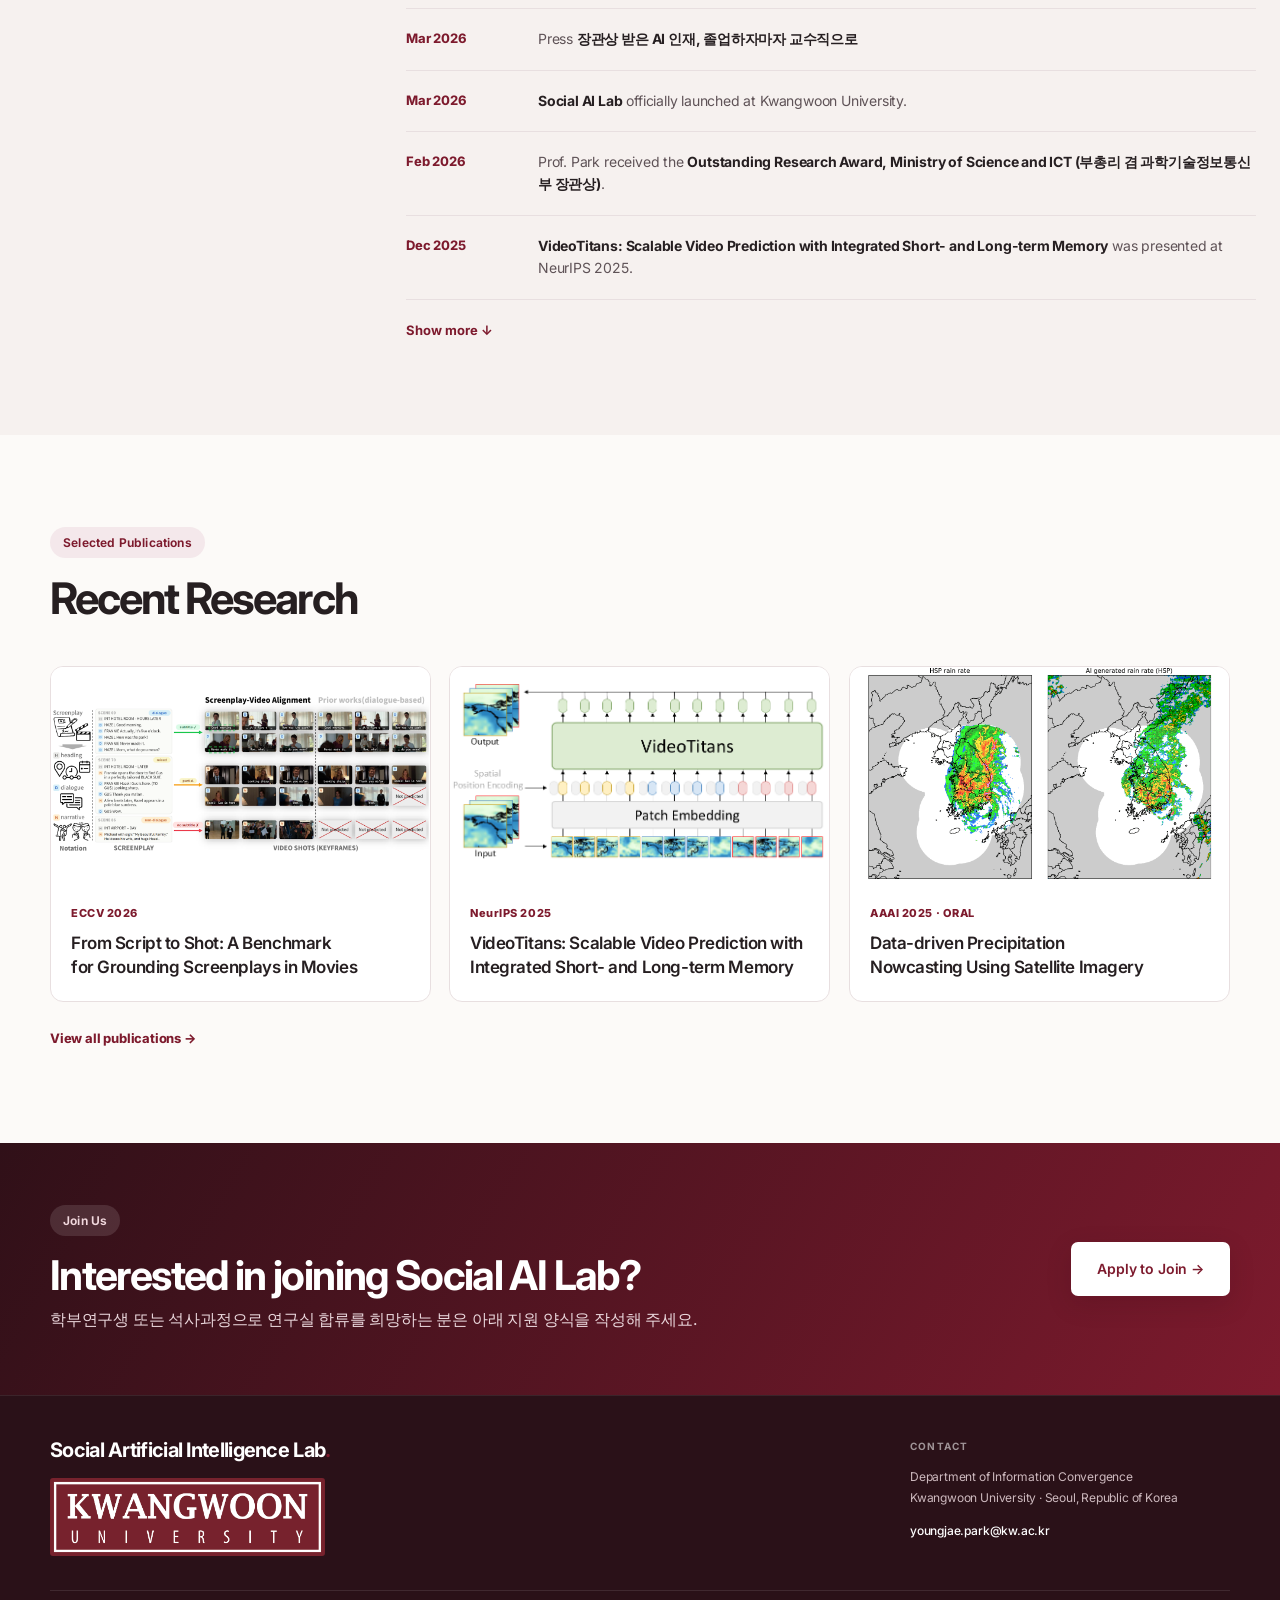
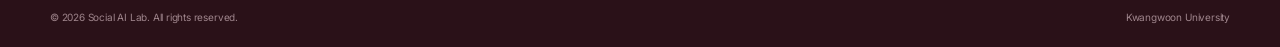
==== commit aa8d1e7f: "Update index.html" ====
--- a/index.html
+++ b/index.html
@@ -93,13 +93,14 @@
 
         <div class="news-item">
           <div class="news-date">Aug 2026</div>
+        
           <div class="news-text">
             Our research project was selected for the
             <a href="https://www.nrf.re.kr/biz/notice/view?ac=view&searchType=&searchText=&pageNum=1&postNo=268769&menuNo=362&bizNo=390&searchBizNo=0&bizNotGubn=guide&bizCompleteNm=%EC%A0%91%EC%88%98%EB%A7%88%EA%B0%90&orderType=REG_DTTM&orderTypeBiz=BIZ_DYSC_END_DATE_ORDER&orderTypeAt=DESC&orderTypeBizAt=DESC&myBizCheckYn=&bizChgMbrNo=&myDeptBizCheckYn=&bizChgMbrPostNm=&bizSelectSearchRegDttm=&regStartDttm=&regEndDttm=&searchRegChoiceDttm=M&bizSearchRegDttmAllYn=N&searchRegYearDttm=2026&searchRegStartMonthDttm=04&searchRegEndMonthDttm=04&searchSplitBizNo=&keyword=%ED%95%B5%EC%8B%AC&resultKeyword="
                target="_blank"
                rel="noopener noreferrer"
                style="color:inherit; text-decoration:none;">
-              <strong>NRF Core Research Program (Basic Research B)</strong>
+              <strong>NRF Core Research Grants – Type B</strong>
             </a>.
           </div>
         </div>
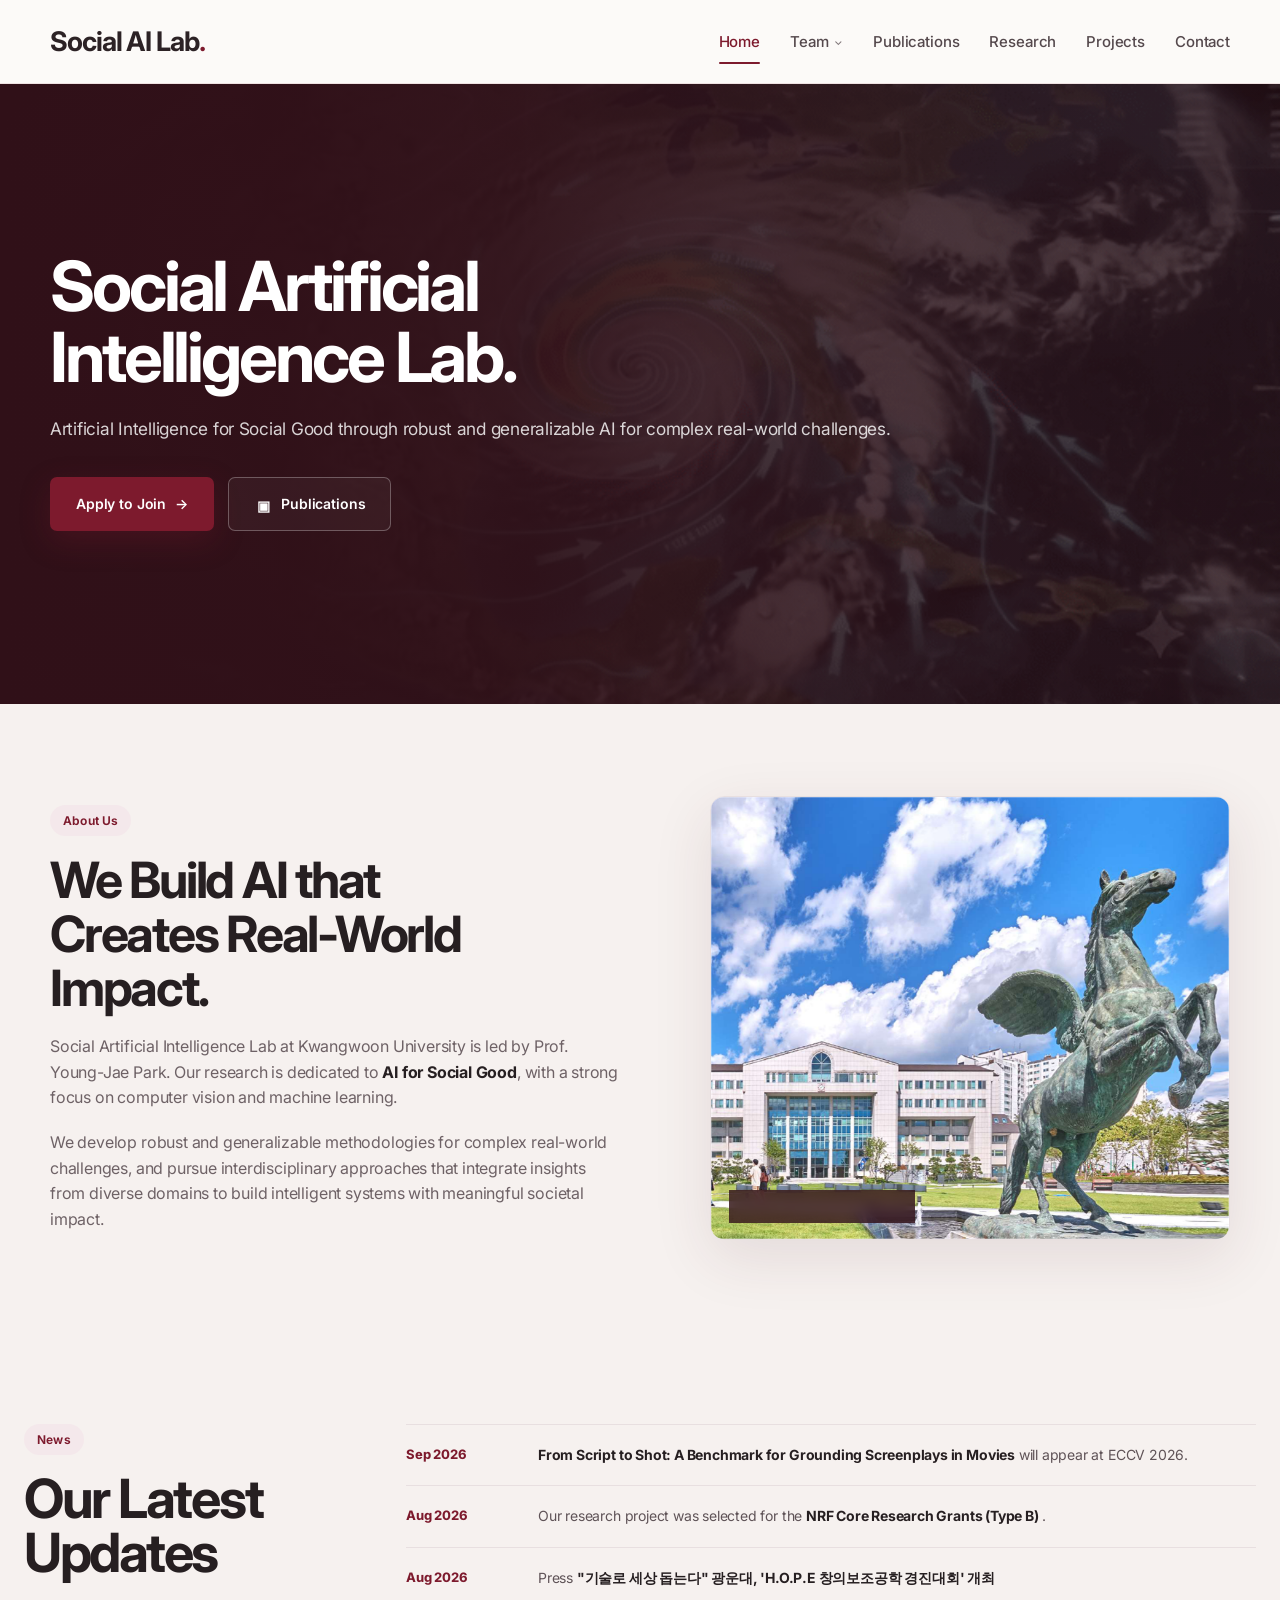
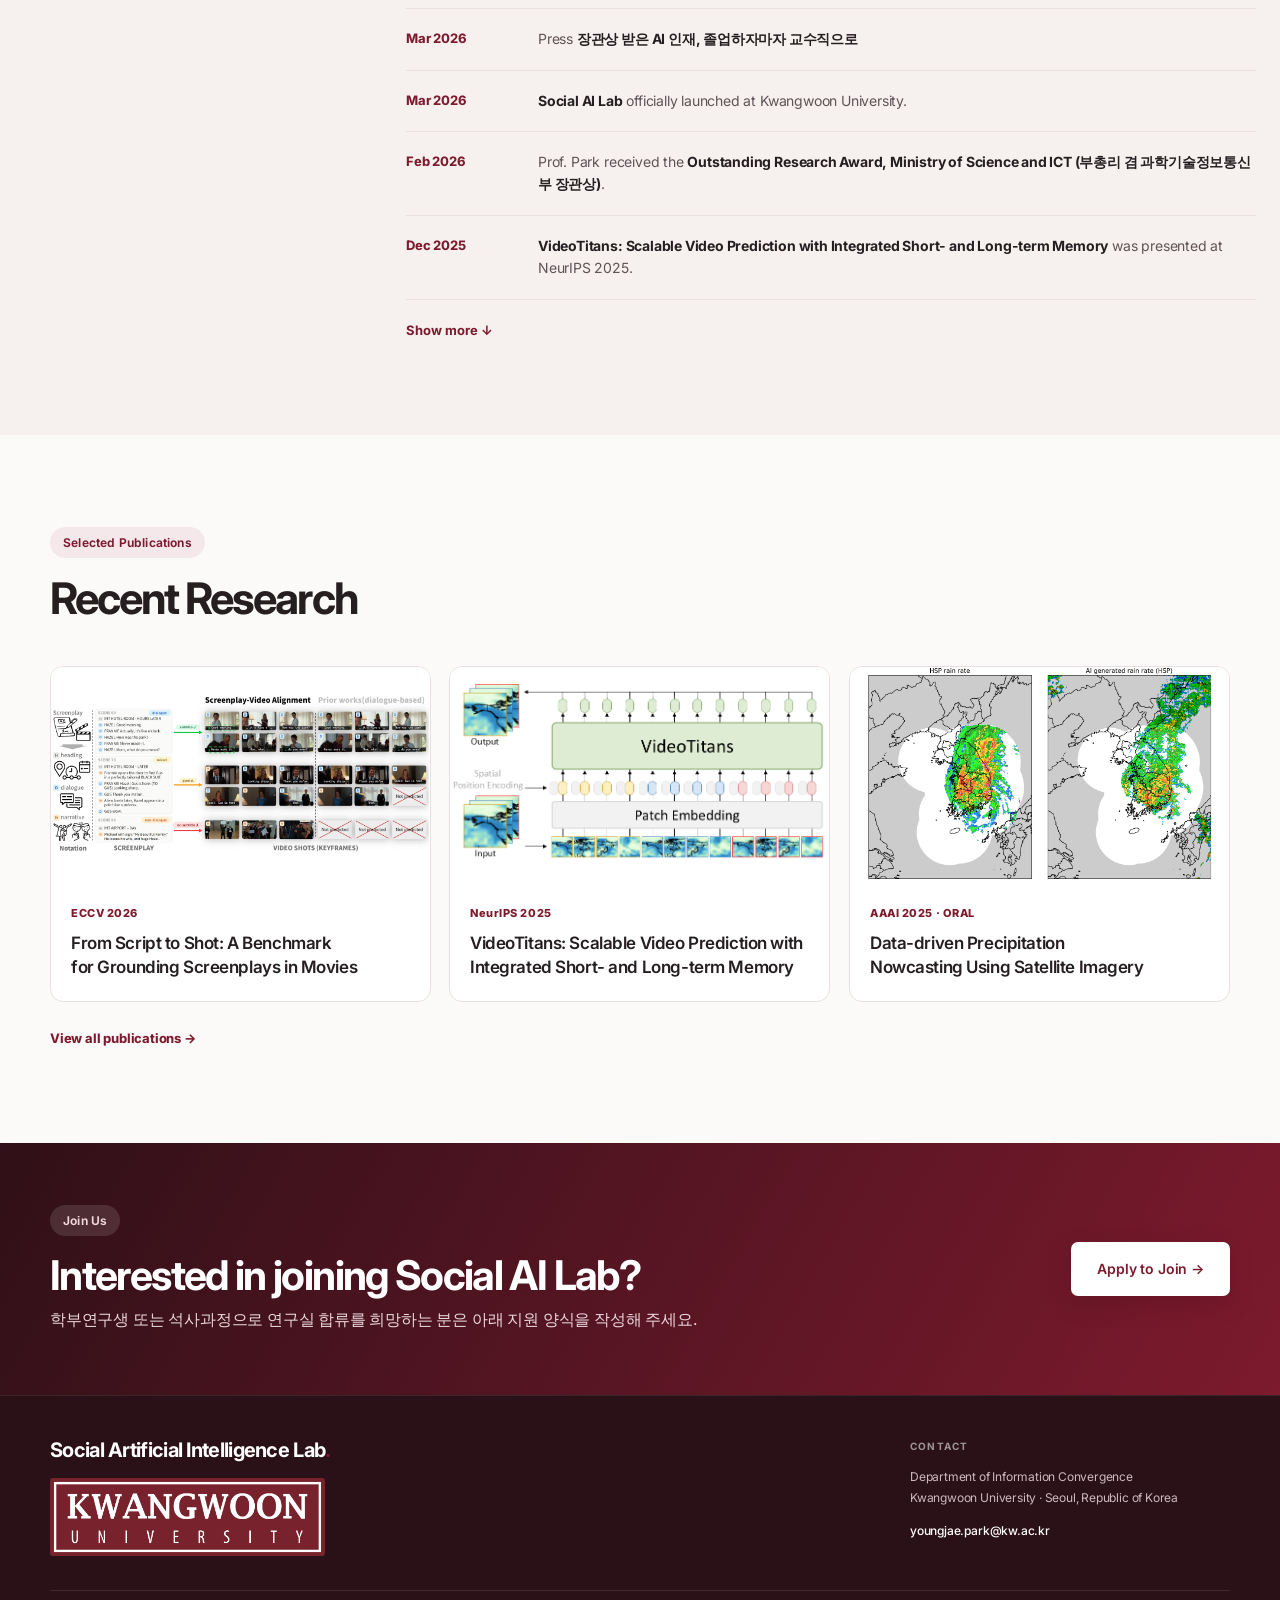
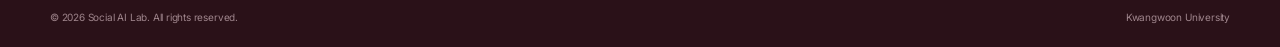
==== commit 015ebe93: "Update grant title format in index.html" ====
--- a/index.html
+++ b/index.html
@@ -100,7 +100,7 @@
                target="_blank"
                rel="noopener noreferrer"
                style="color:inherit; text-decoration:none;">
-              <strong>NRF Core Research Grants – Type B</strong>
+              <strong>NRF Core Research Grants (Type B)</strong>
             </a>.
           </div>
         </div>
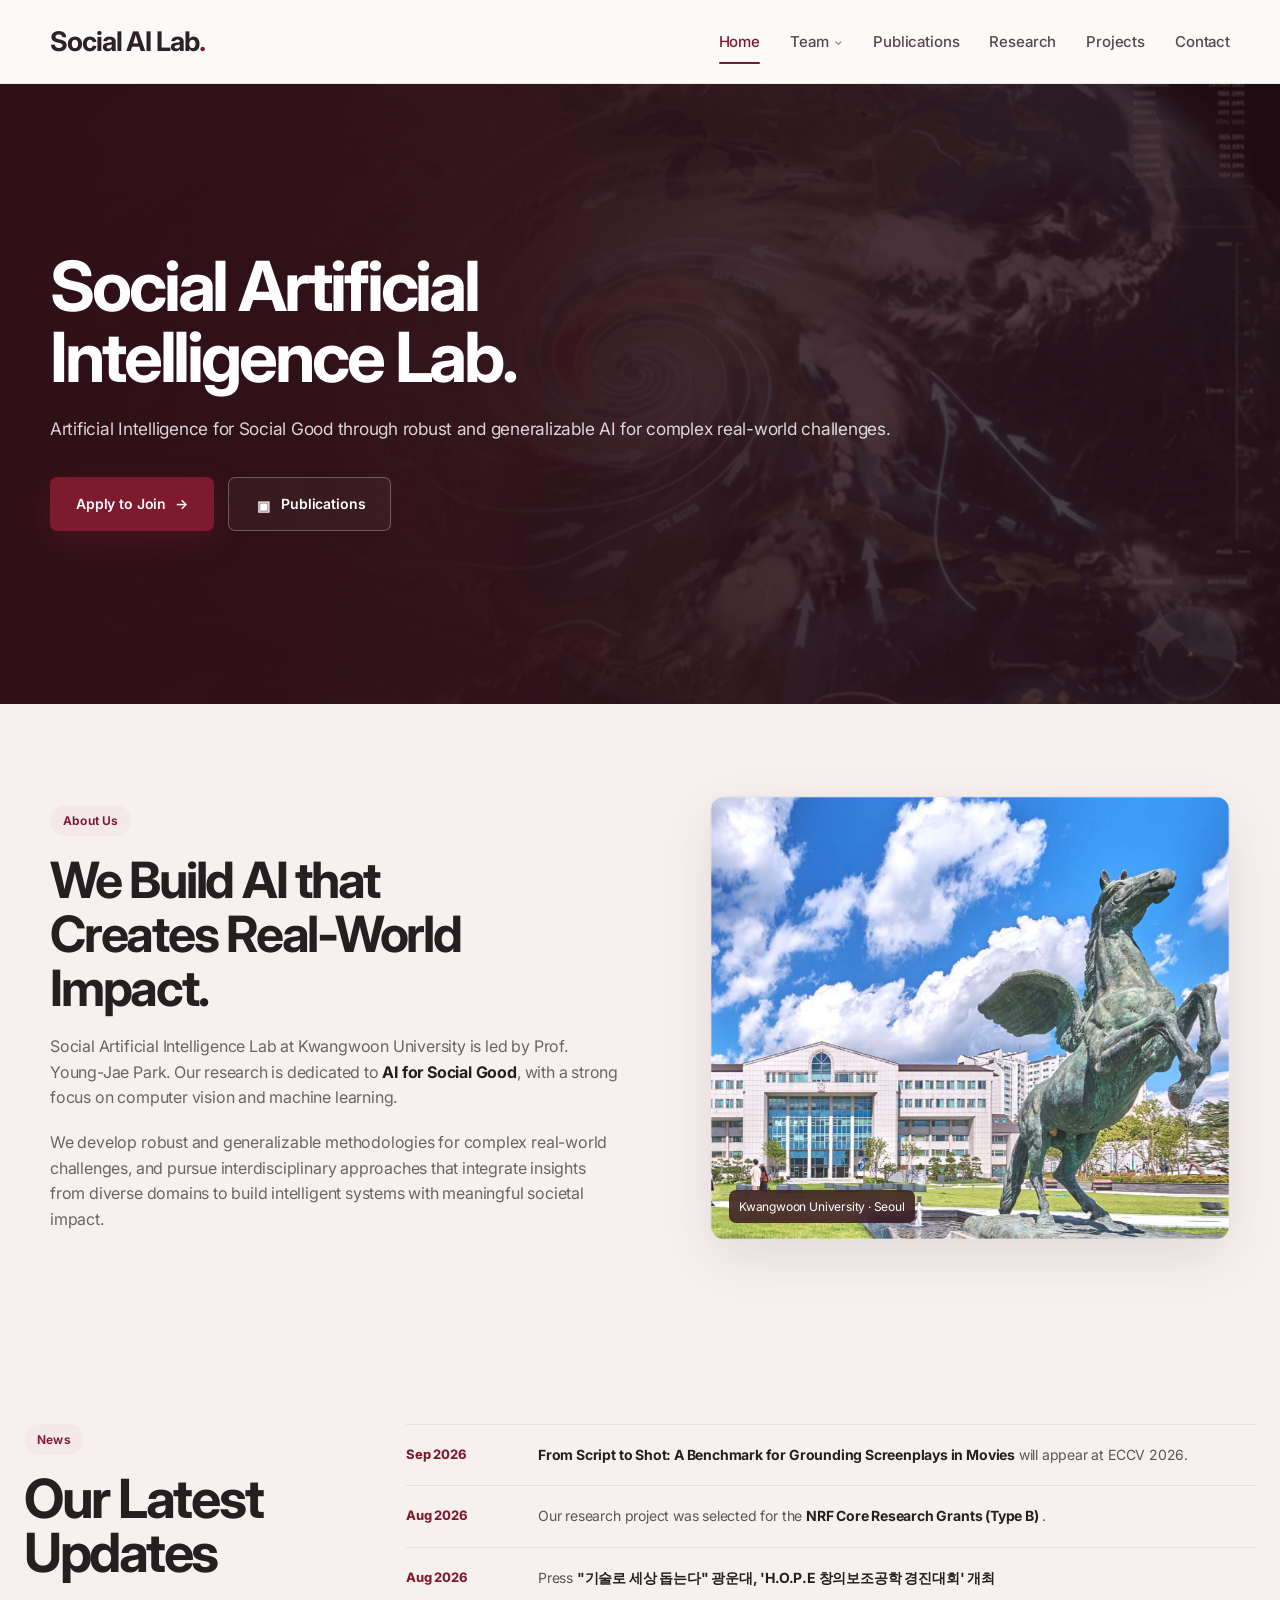
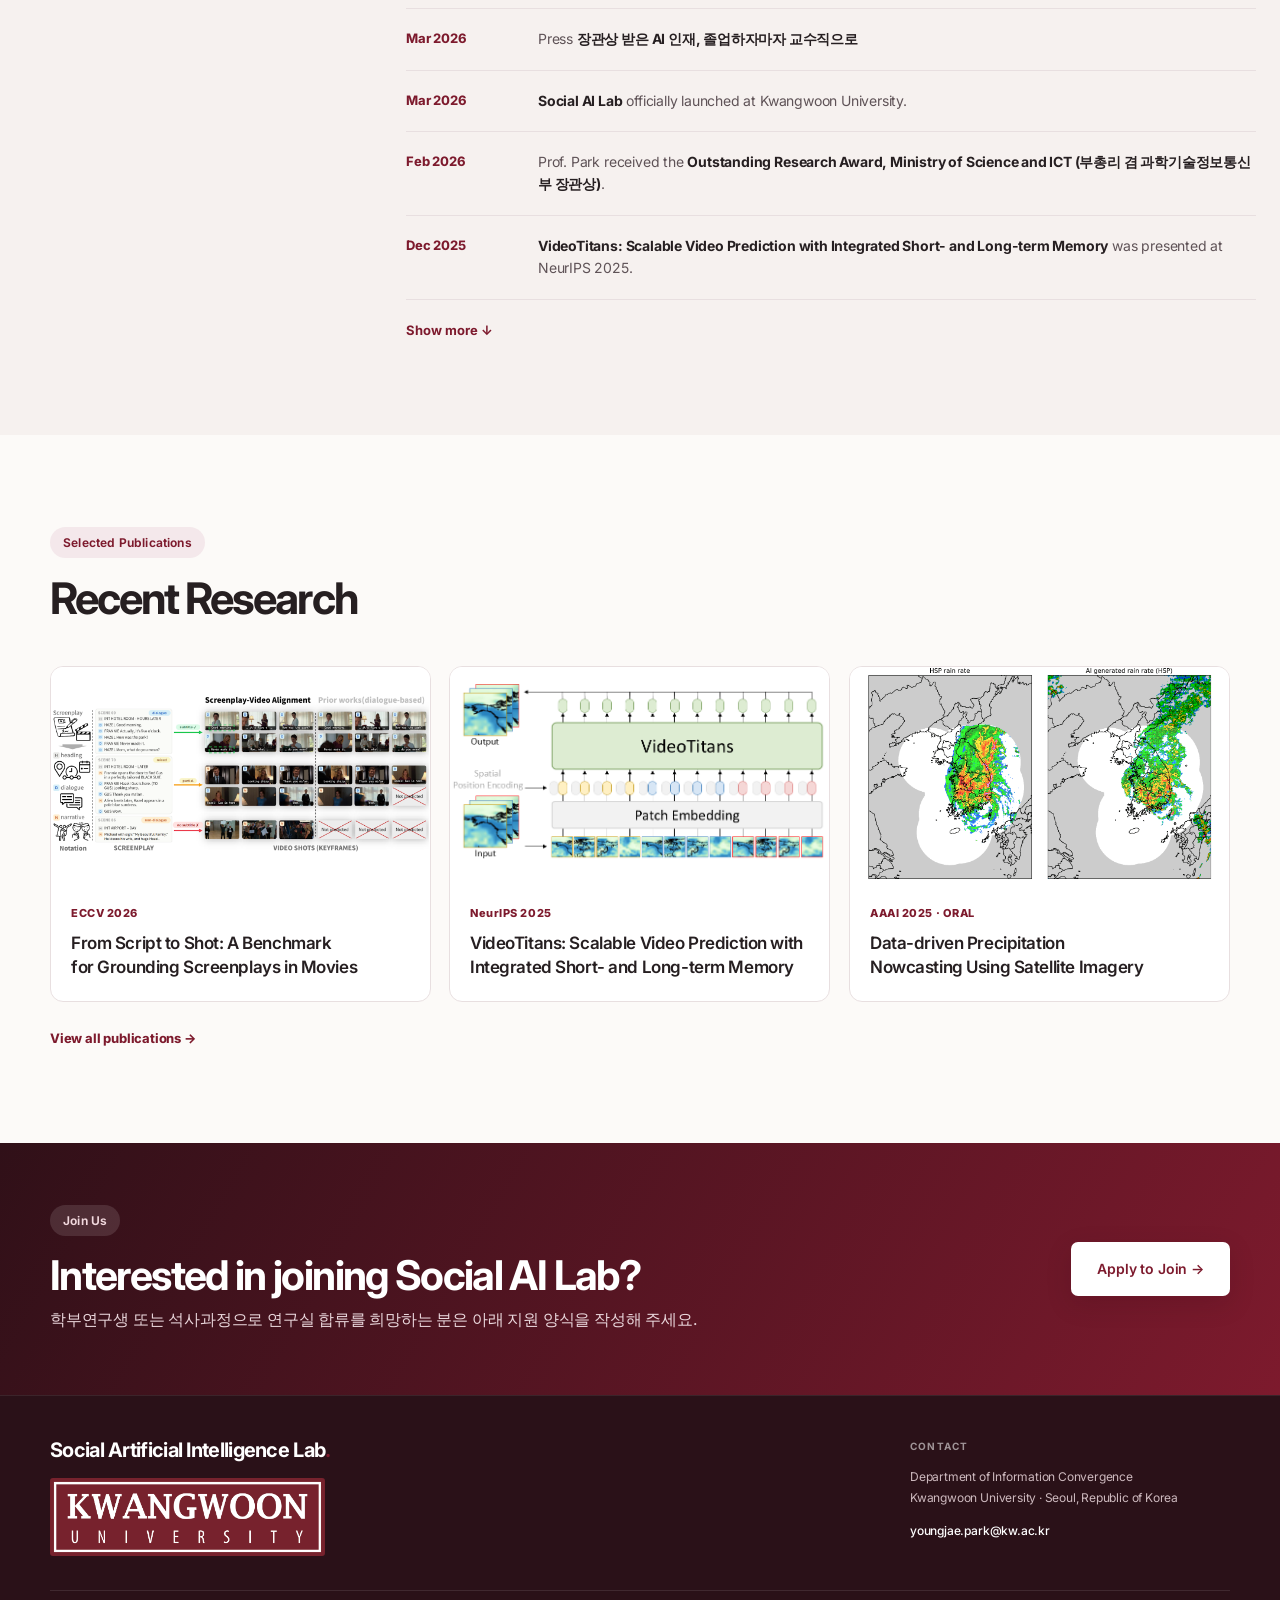
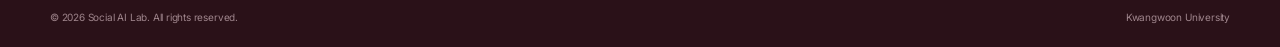
==== commit a64b0784: "Update index.html" ====
--- a/index.html
+++ b/index.html
@@ -1,6 +1,17 @@
 <!DOCTYPE html>
 <html lang="en">
 <head>
+
+  <!-- Google tag (gtag.js) -->
+  <script async src="https://www.googletagmanager.com/gtag/js?id=G-GZER871ZW7"></script>
+  <script>
+    window.dataLayer = window.dataLayer || [];
+    function gtag(){dataLayer.push(arguments);}
+    gtag('js', new Date());
+
+    gtag('config', 'G-GZER871ZW7');
+  </script>
+
   <meta charset="UTF-8">
   <meta name="viewport" content="width=device-width, initial-scale=1.0">
   <meta name="description" content="Social Artificial Intelligence Lab at Kwangwoon University.">
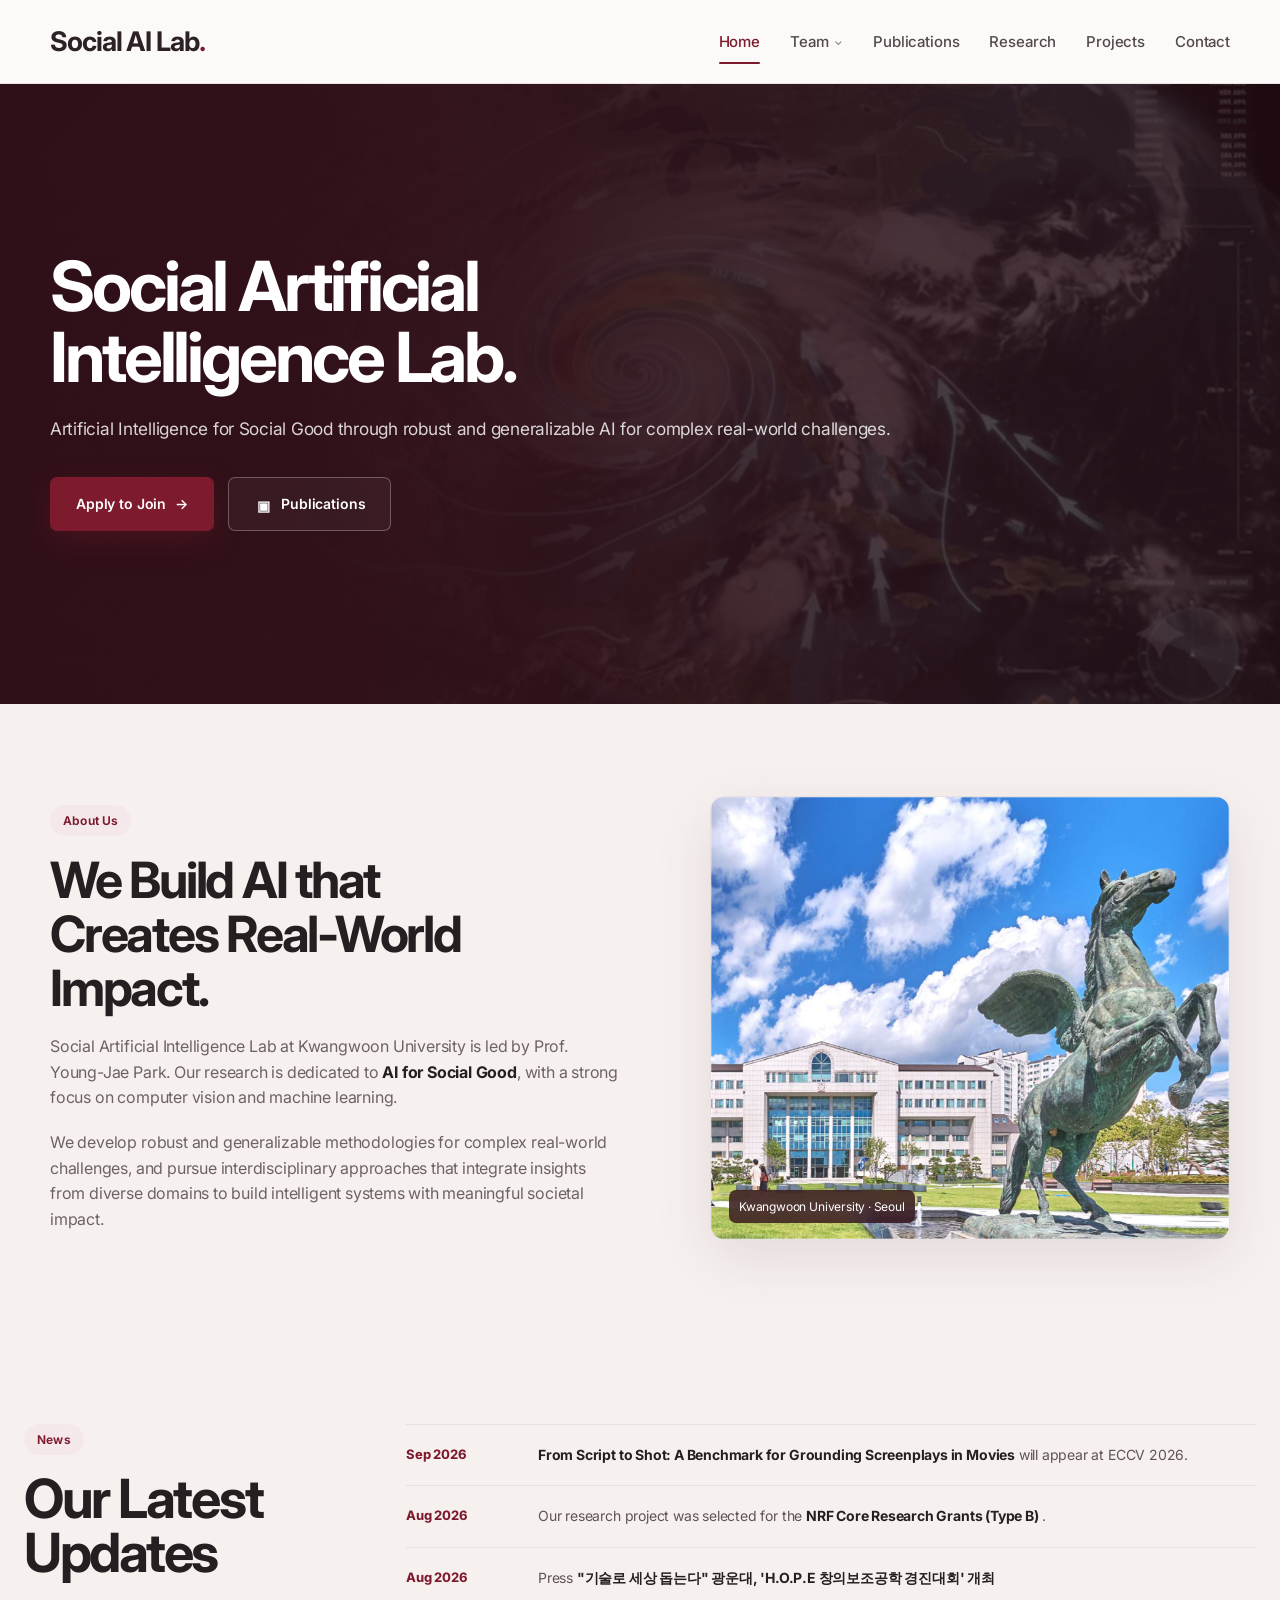
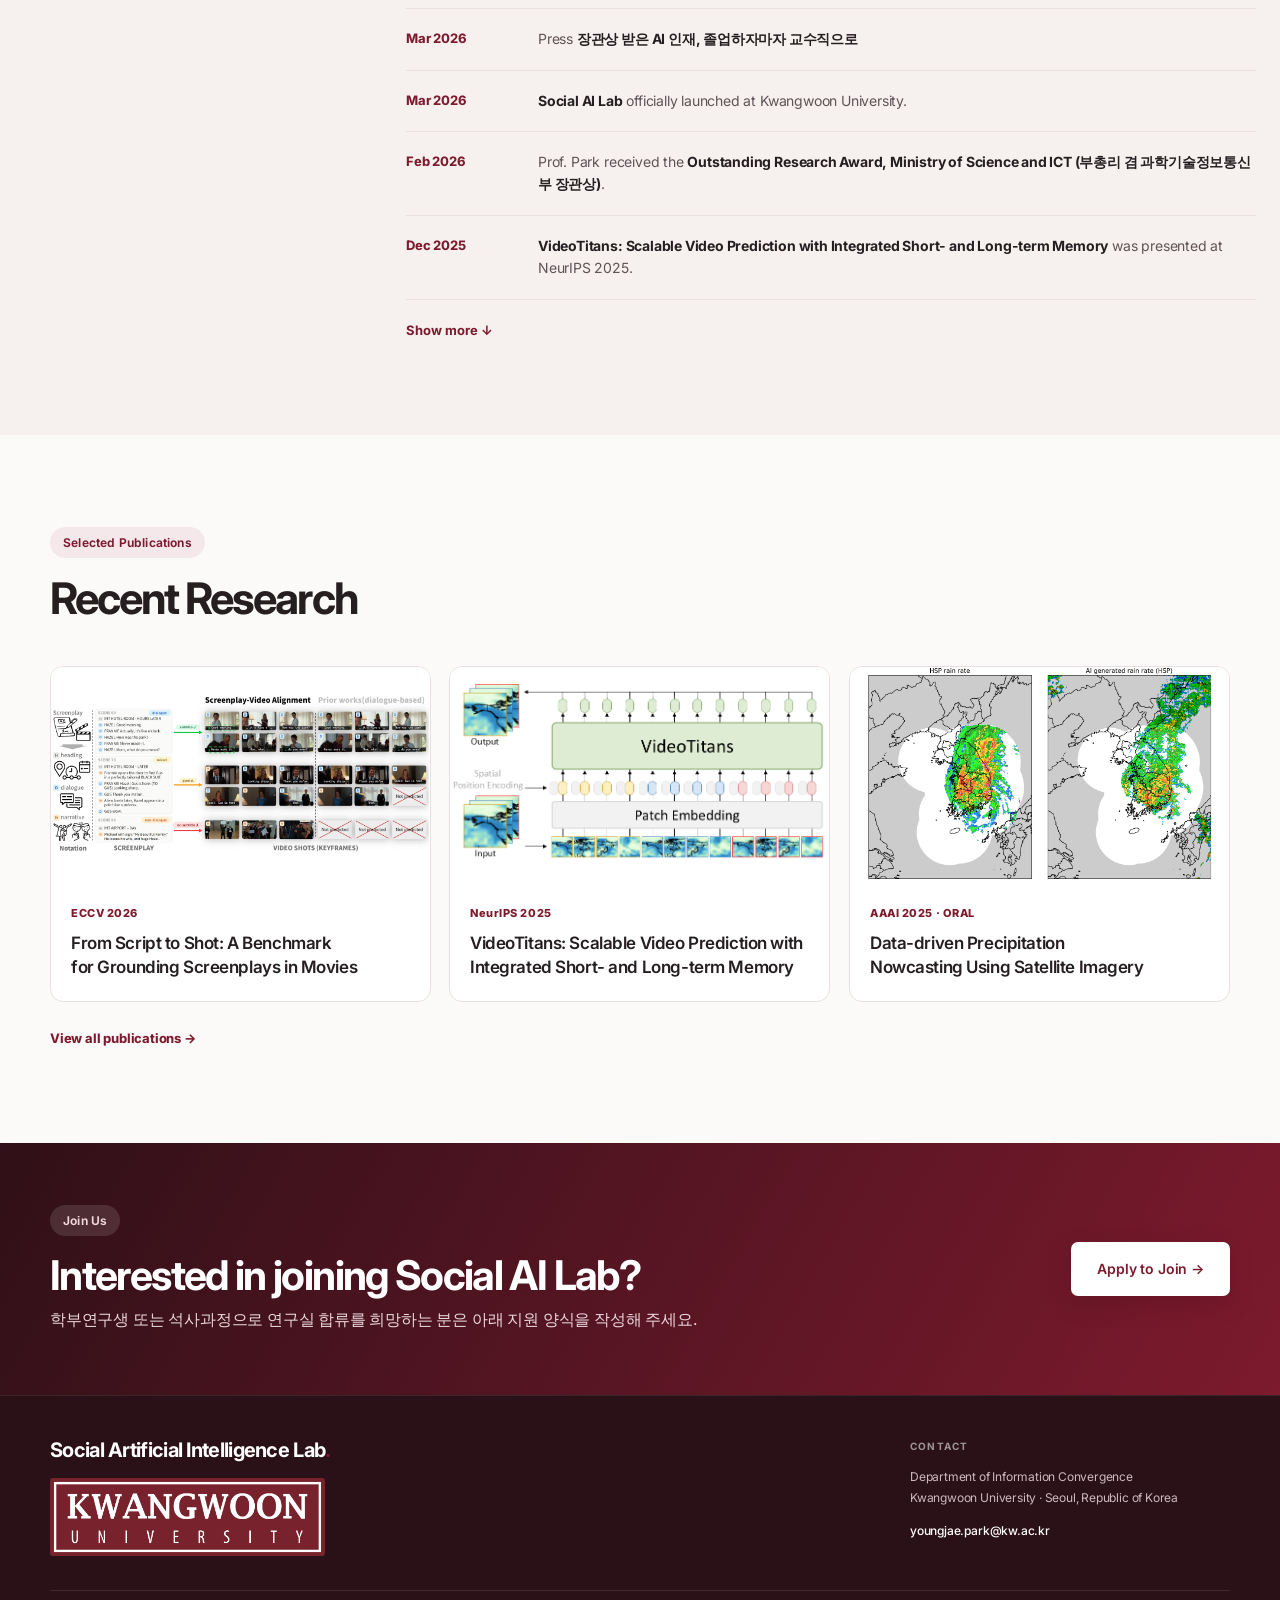
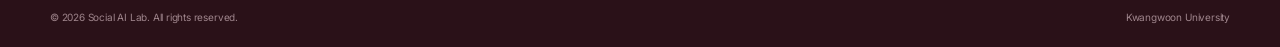
==== commit 93473fec: "Update link for news item in index.html" ====
--- a/index.html
+++ b/index.html
@@ -93,7 +93,7 @@
         <div class="news-item">
           <div class="news-date">Sep 2026</div>
           <div class="news-text">
-            <a href="https://github.com/jungucho92/script2shot"
+            <a href="https://eccv.ecva.net/virtual/2026/poster/5093"
               target="_blank"
               rel="noopener noreferrer"
               style="color:inherit; text-decoration:none;">
--- a/assets/css/style.css
+++ b/assets/css/style.css
@@ -638,6 +638,142 @@
 .research-info ul { margin: 13px 0 0; padding-left: 19px; color: #544a4d; }
 .research-info li { margin: 5px 0; }
 
+
+/* Projects */
+.projects-list {
+  border-top: 1px solid var(--line);
+}
+
+.project-item {
+  display: grid;
+  grid-template-columns: 155px minmax(0, 1fr);
+  gap: 42px;
+  padding: 42px 0;
+  border-bottom: 1px solid var(--line);
+}
+
+.project-side {
+  padding-top: 3px;
+}
+
+.project-period {
+  display: block;
+  color: var(--kw);
+  font-size: 14px;
+  font-weight: 800;
+  line-height: 1.5;
+  letter-spacing: -.01em;
+}
+
+.project-main {
+  min-width: 0;
+}
+
+.project-program {
+  margin-bottom: 10px;
+  color: var(--kw);
+  font-size: 13px;
+  font-weight: 750;
+  line-height: 1.55;
+  letter-spacing: .01em;
+  word-break: keep-all;
+}
+
+.project-main h2 {
+  margin: 0;
+  max-width: 920px;
+  color: var(--text);
+  font-size: clamp(21px, 2.3vw, 28px);
+  font-weight: 750;
+  line-height: 1.48;
+  letter-spacing: -.028em;
+  word-break: keep-all;
+}
+
+.project-meta {
+  display: flex;
+  flex-wrap: wrap;
+  align-items: center;
+  gap: 8px;
+  margin-top: 18px;
+}
+
+.project-meta span {
+  display: inline-flex;
+  align-items: center;
+  min-height: 30px;
+  padding: 6px 11px;
+  border: 1px solid var(--line);
+  border-radius: 999px;
+  background: #fff;
+  color: #5d5054;
+  font-size: 12px;
+  font-weight: 650;
+  line-height: 1.3;
+}
+
+.project-meta .role {
+  border-color: rgba(125,26,45,.18);
+  background: var(--kw-soft);
+  color: var(--kw);
+}
+
+.project-category {
+  display: inline-block;
+  margin-top: 16px;
+  color: var(--muted);
+  font-size: 12px;
+  font-weight: 600;
+  line-height: 1.5;
+}
+
+@media (max-width: 900px) {
+  .project-item {
+    grid-template-columns: 135px minmax(0, 1fr);
+    gap: 28px;
+    padding: 36px 0;
+  }
+}
+
+@media (max-width: 760px) {
+  .project-item {
+    grid-template-columns: 1fr;
+    gap: 11px;
+    padding: 31px 0;
+  }
+
+  .project-side {
+    padding-top: 0;
+  }
+
+  .project-program {
+    margin-bottom: 7px;
+  }
+
+  .project-main h2 {
+    font-size: 21px;
+    line-height: 1.5;
+  }
+
+  .project-meta {
+    margin-top: 15px;
+  }
+}
+
+@media (max-width: 480px) {
+  .project-item {
+    padding: 28px 0;
+  }
+
+  .project-main h2 {
+    font-size: 20px;
+  }
+
+  .project-meta span {
+    font-size: 11px;
+  }
+}
+
 /* Contact */
 .contact-grid { display: grid; grid-template-columns: .82fr 1.18fr; gap: 28px; align-items: stretch; }
 .contact-card { padding: 32px; border-radius: var(--radius); background: #fff; border: 1px solid var(--line); box-shadow: 0 8px 30px rgba(78,35,45,.05); }
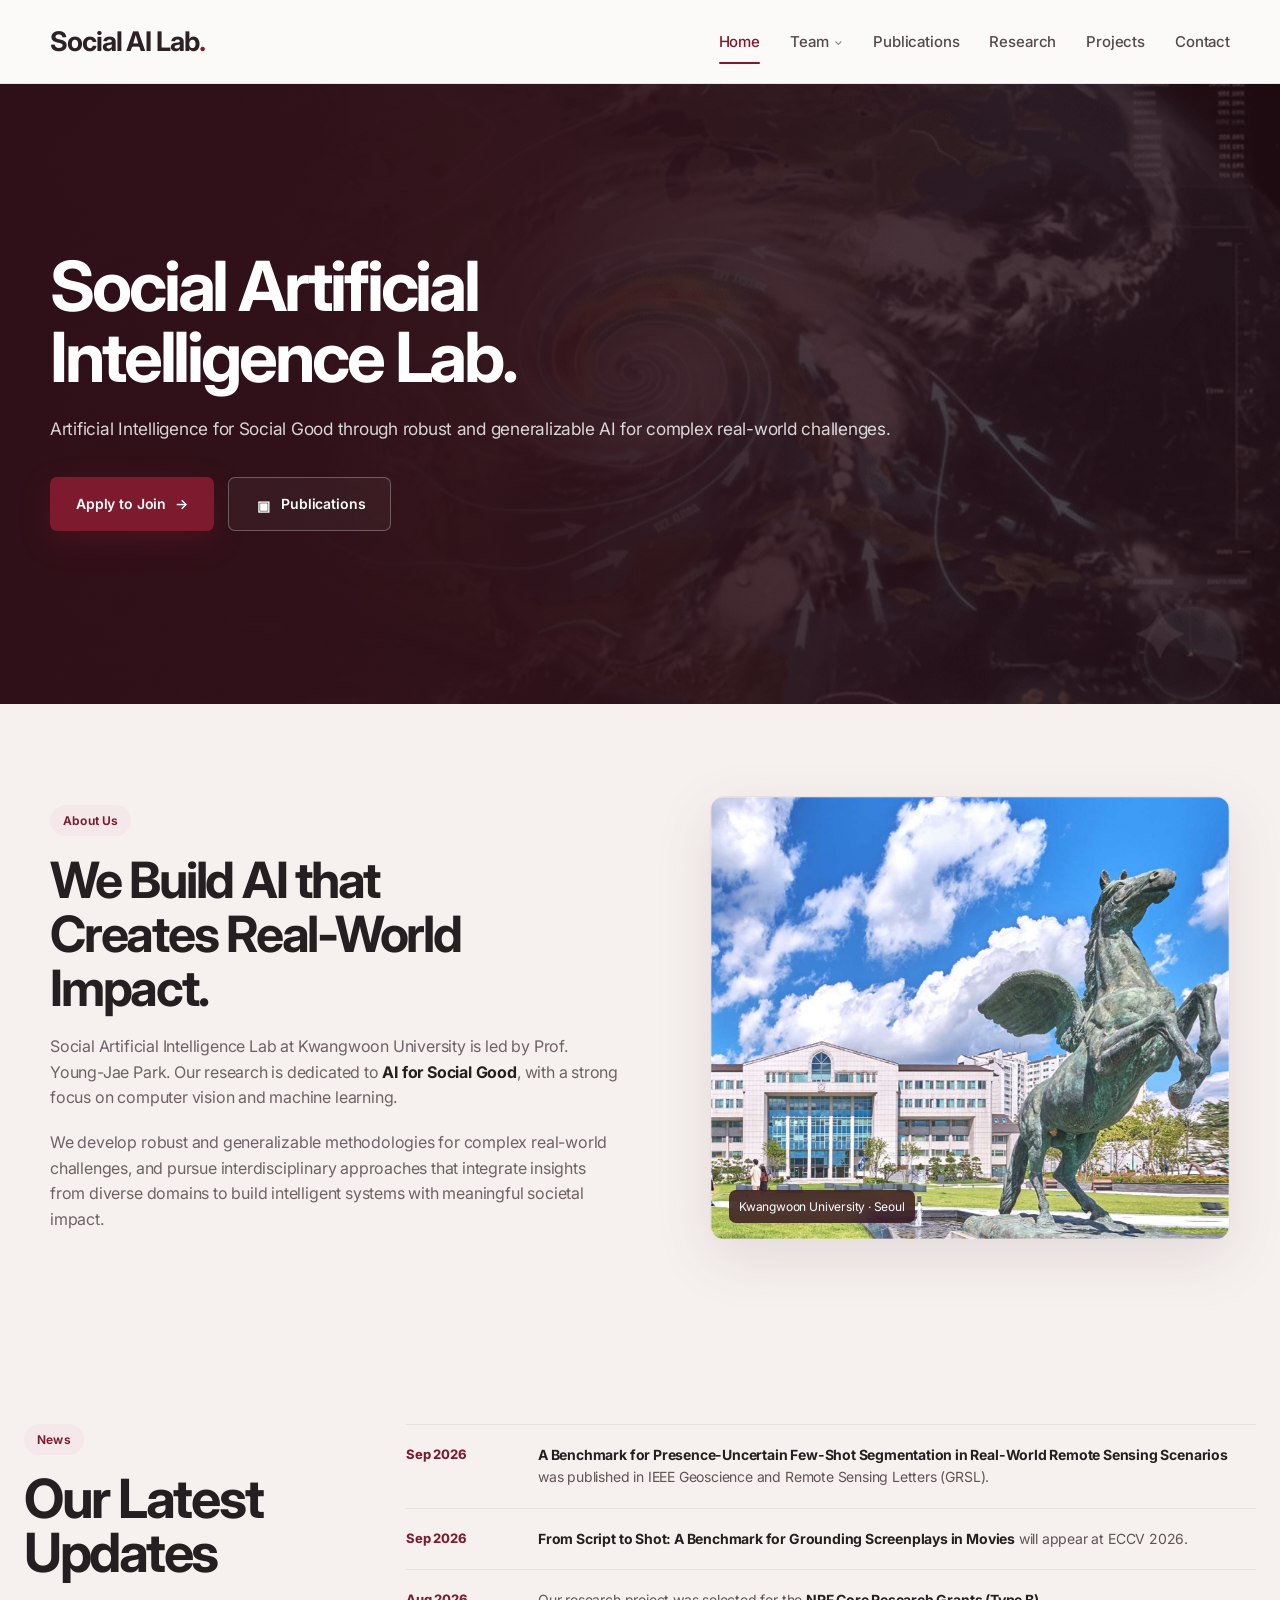
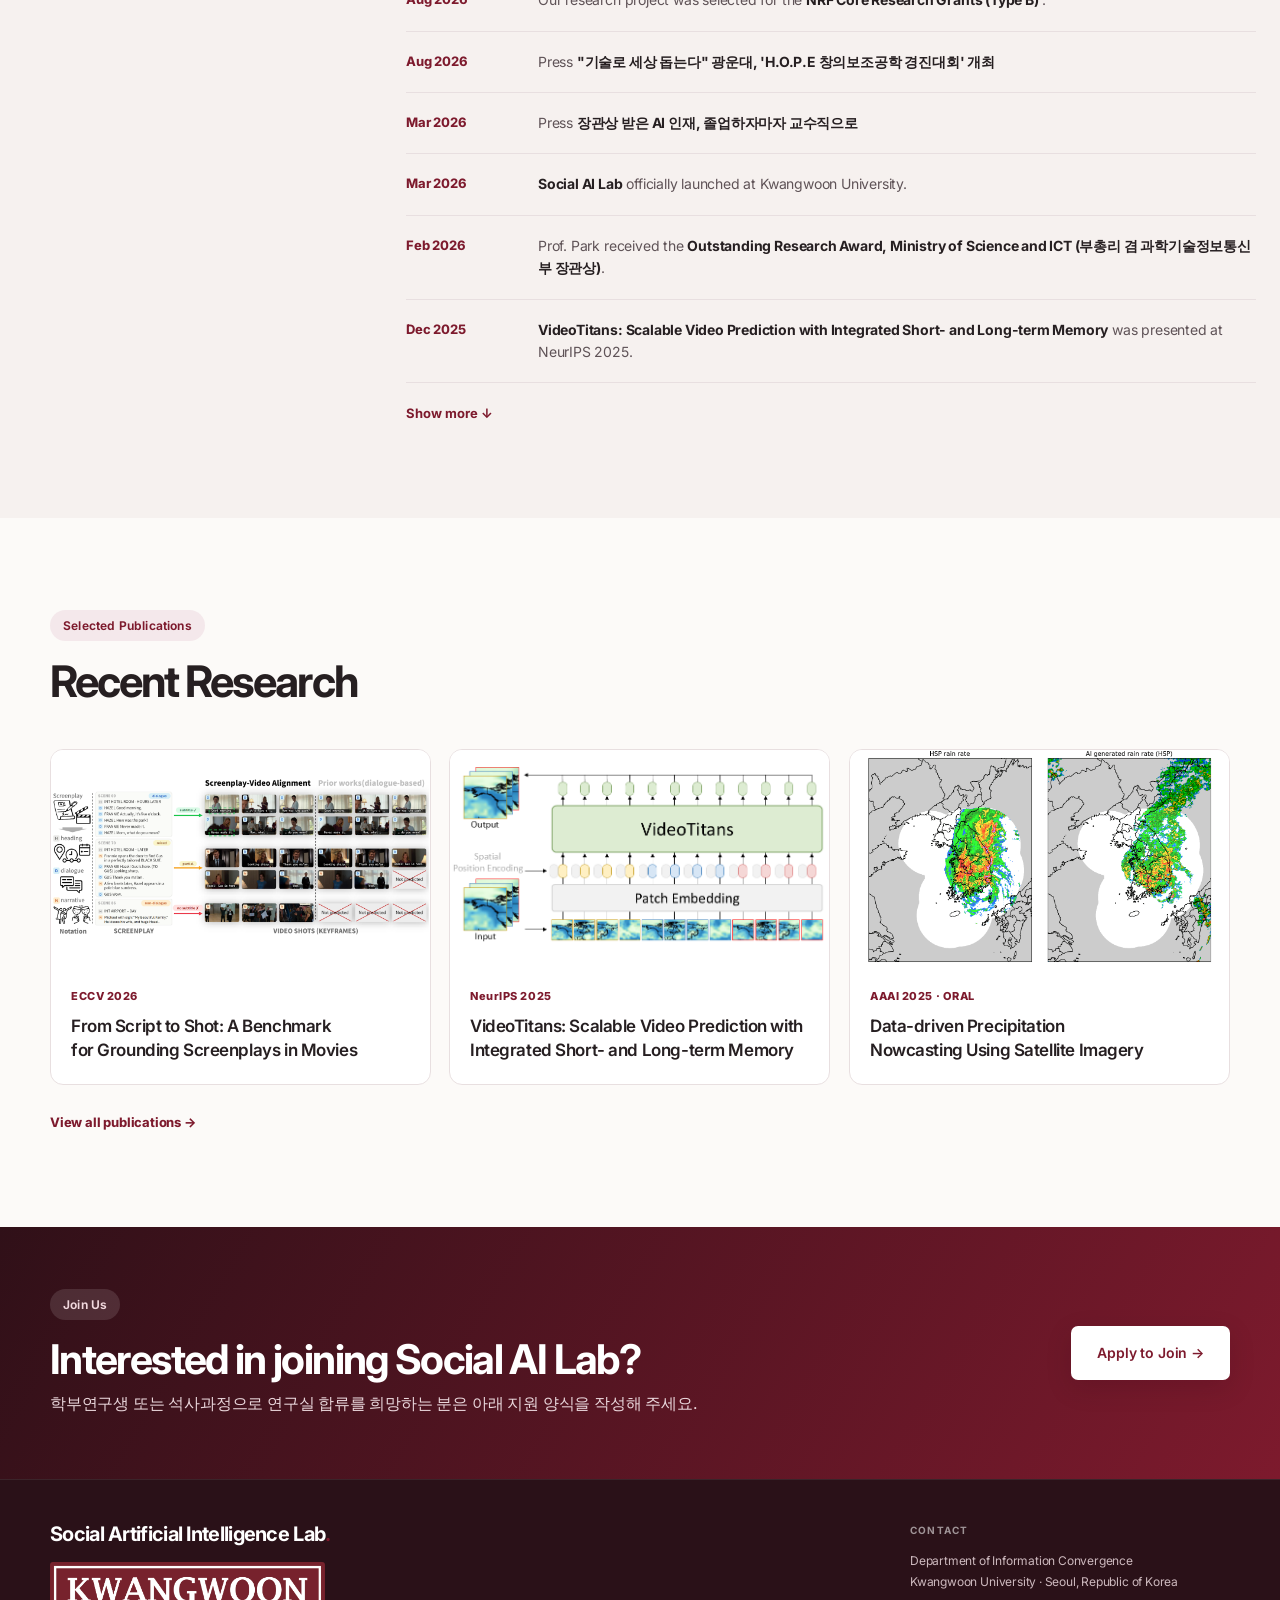
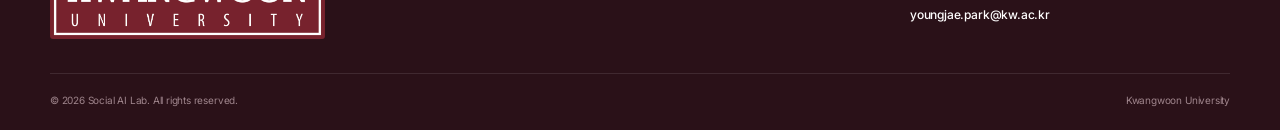
==== commit 787e8174: "Add news item for IEEE publication in Sep 2026 Added news item about a benchmark publication in IEEE" ====
--- a/index.html
+++ b/index.html
@@ -92,6 +92,22 @@
         <!-- 2026 -->
         <div class="news-item">
           <div class="news-date">Sep 2026</div>
+        
+          <div class="news-text">
+            <a href="https://ieeexplore.ieee.org/document/11698768"
+               target="_blank"
+               rel="noopener noreferrer"
+               style="color:inherit; text-decoration:none;">
+              <strong>
+                A Benchmark for Presence-Uncertain Few-Shot Segmentation in Real-World Remote Sensing Scenarios
+              </strong>
+            </a>
+            was published in IEEE Geoscience and Remote Sensing Letters (GRSL).
+          </div>
+        </div>
+        
+        <div class="news-item">
+          <div class="news-date">Sep 2026</div>
           <div class="news-text">
             <a href="https://eccv.ecva.net/virtual/2026/poster/5093"
               target="_blank"
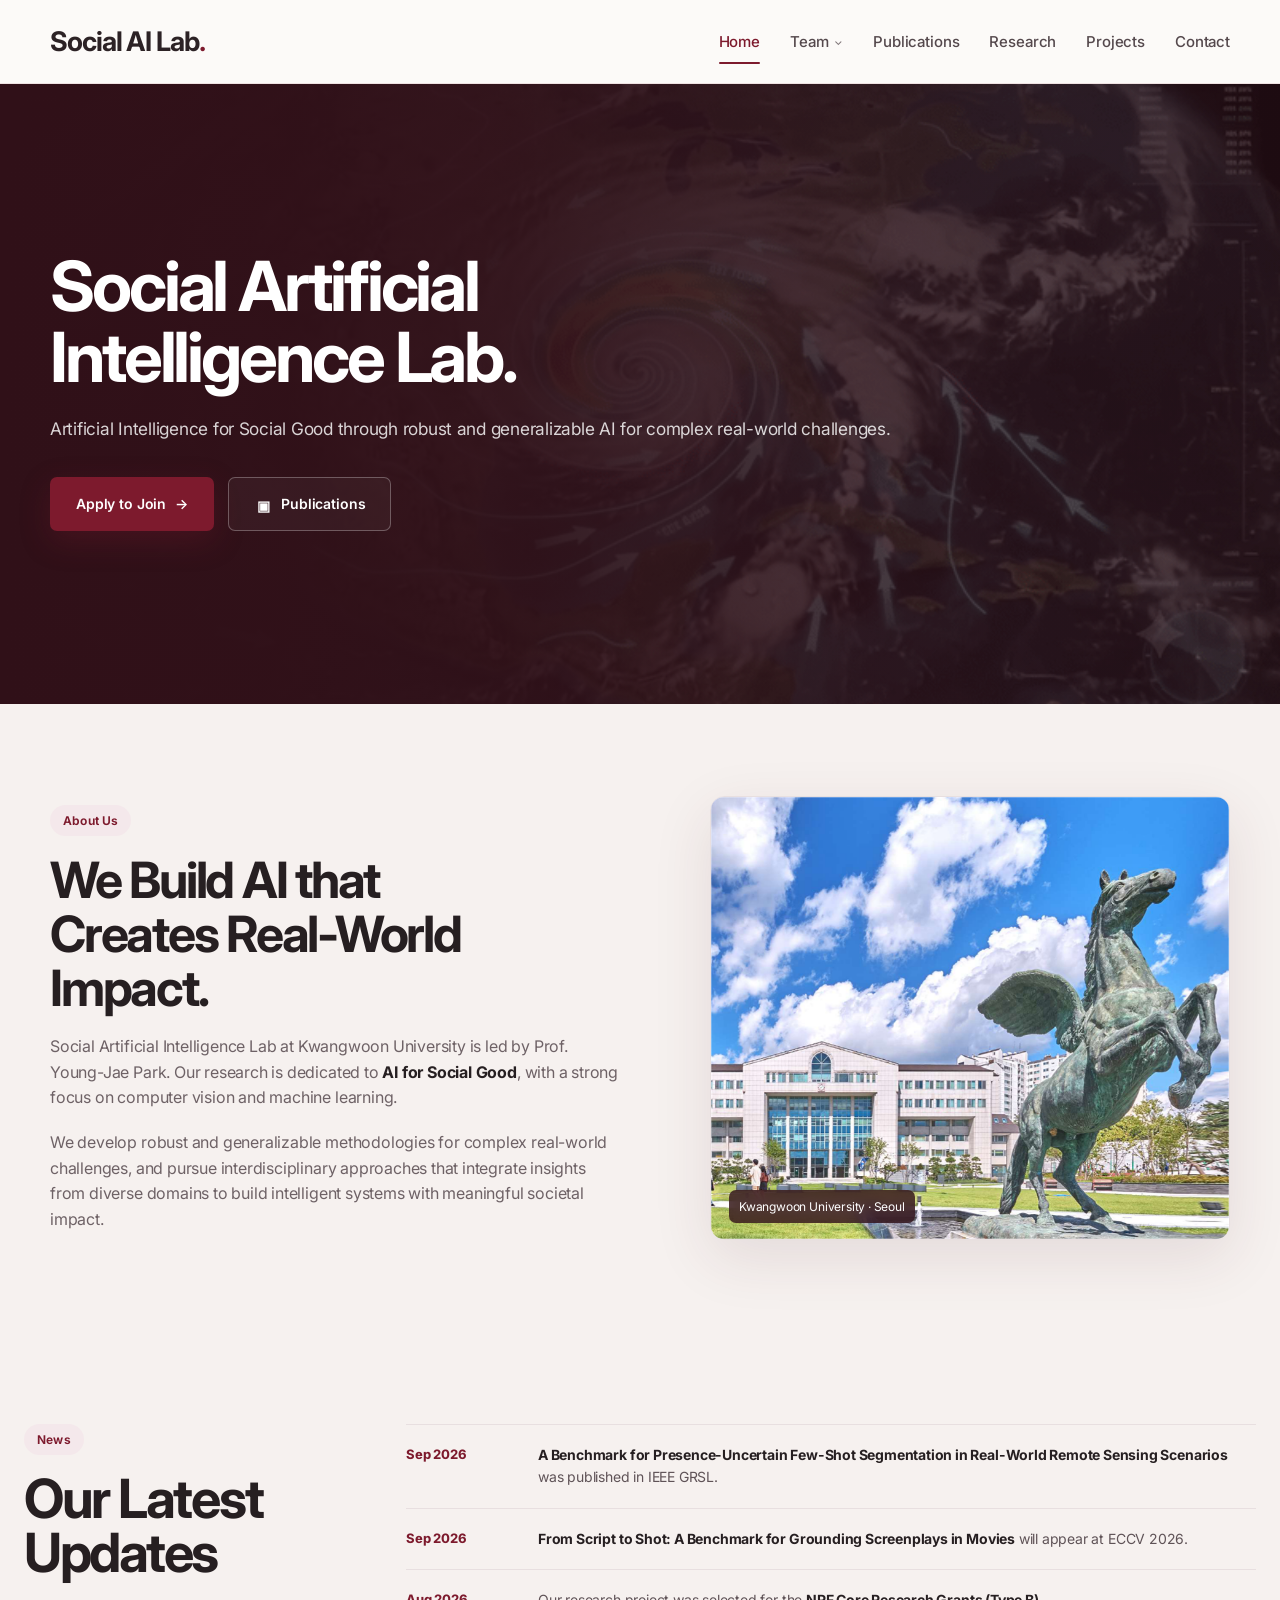
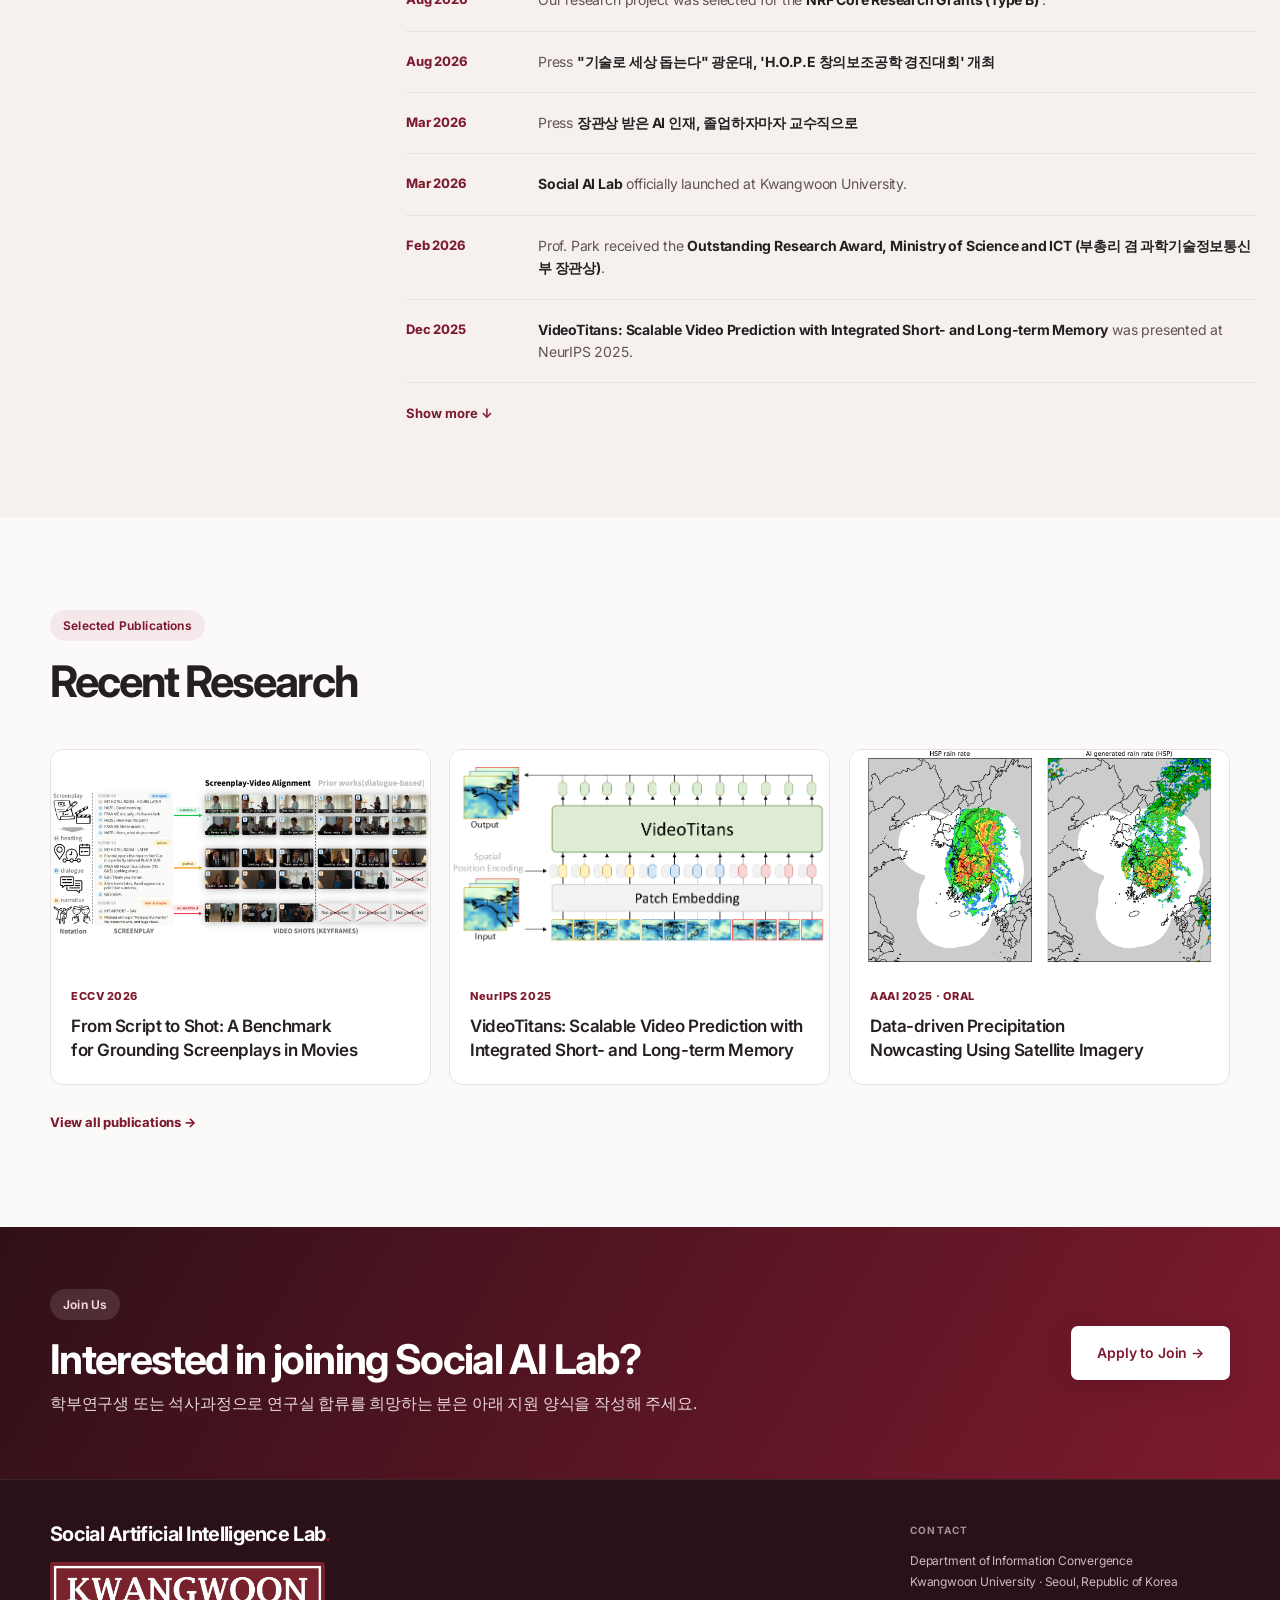
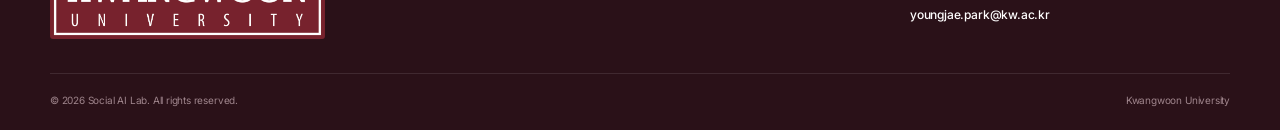
==== commit dbfa1acf: "Update index.html" ====
--- a/index.html
+++ b/index.html
@@ -102,7 +102,7 @@
                 A Benchmark for Presence-Uncertain Few-Shot Segmentation in Real-World Remote Sensing Scenarios
               </strong>
             </a>
-            was published in IEEE Geoscience and Remote Sensing Letters (GRSL).
+            was published in IEEE GRSL.
           </div>
         </div>
         
